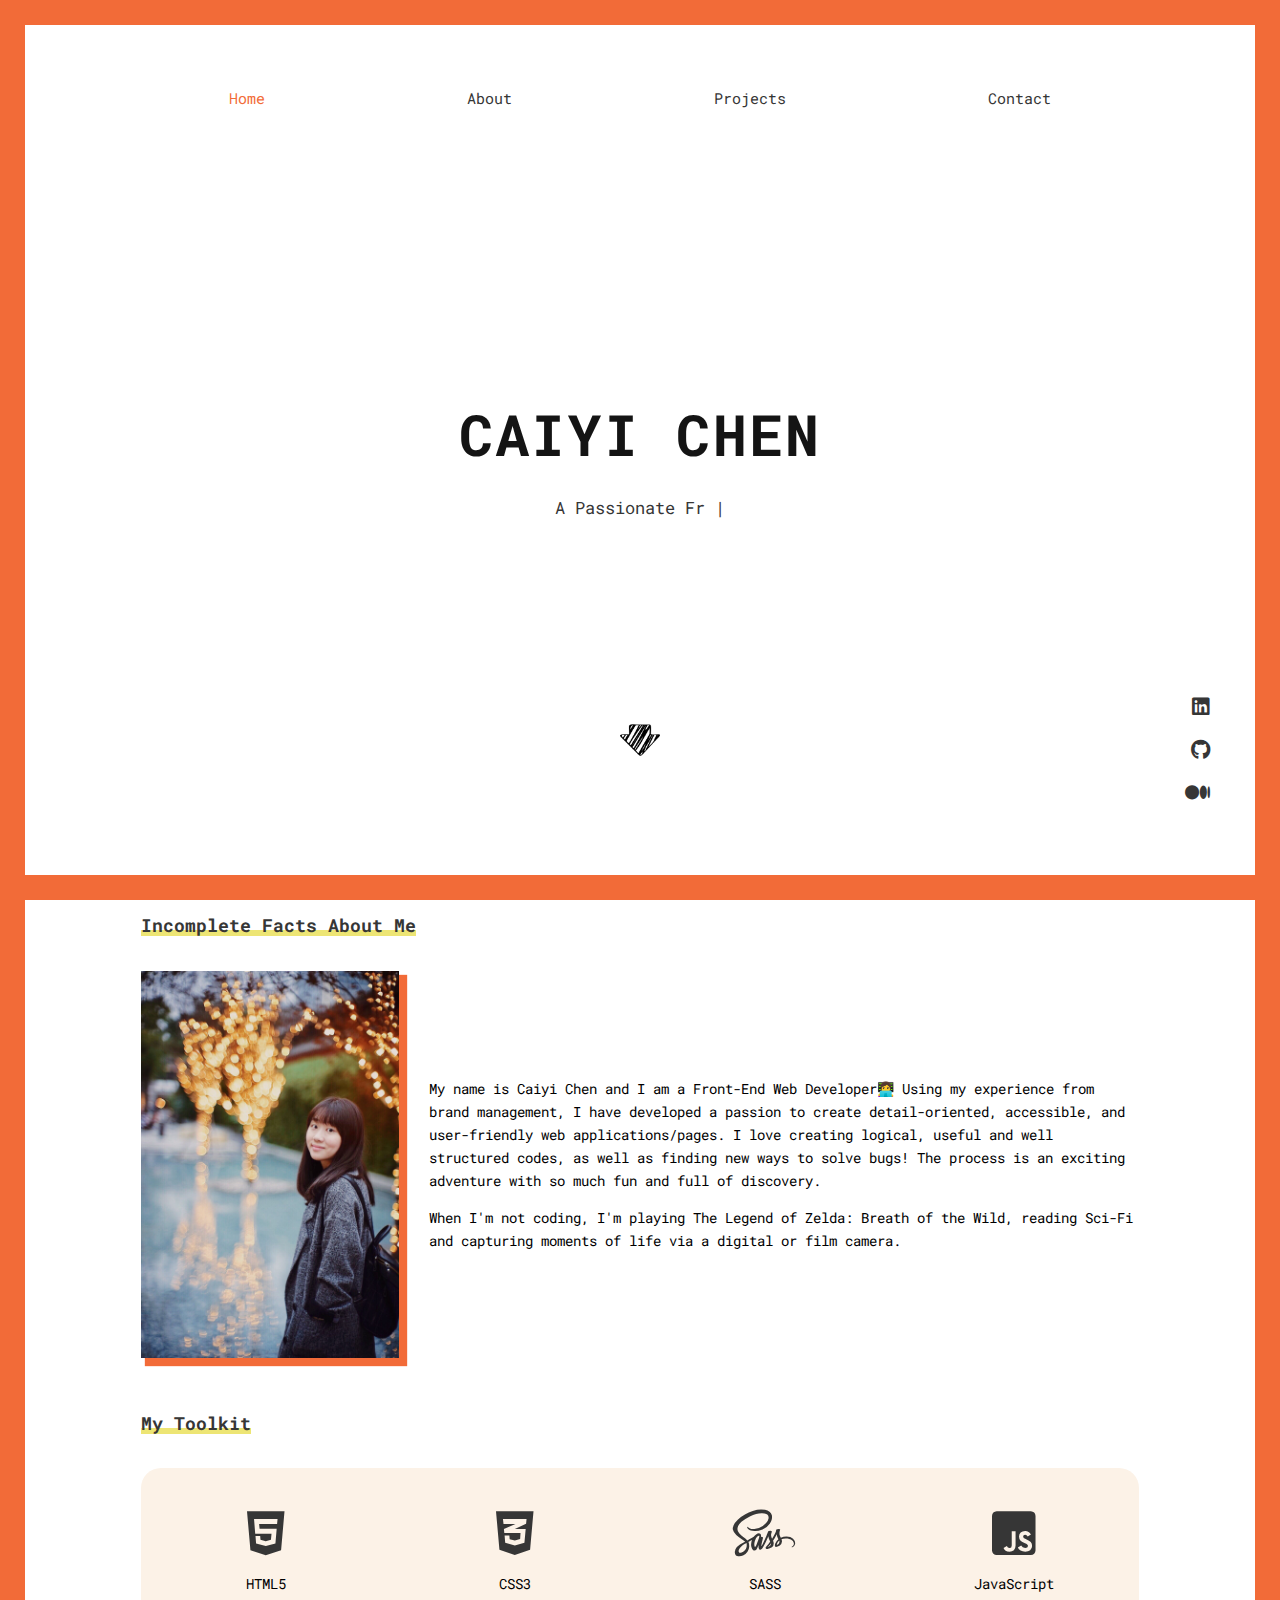
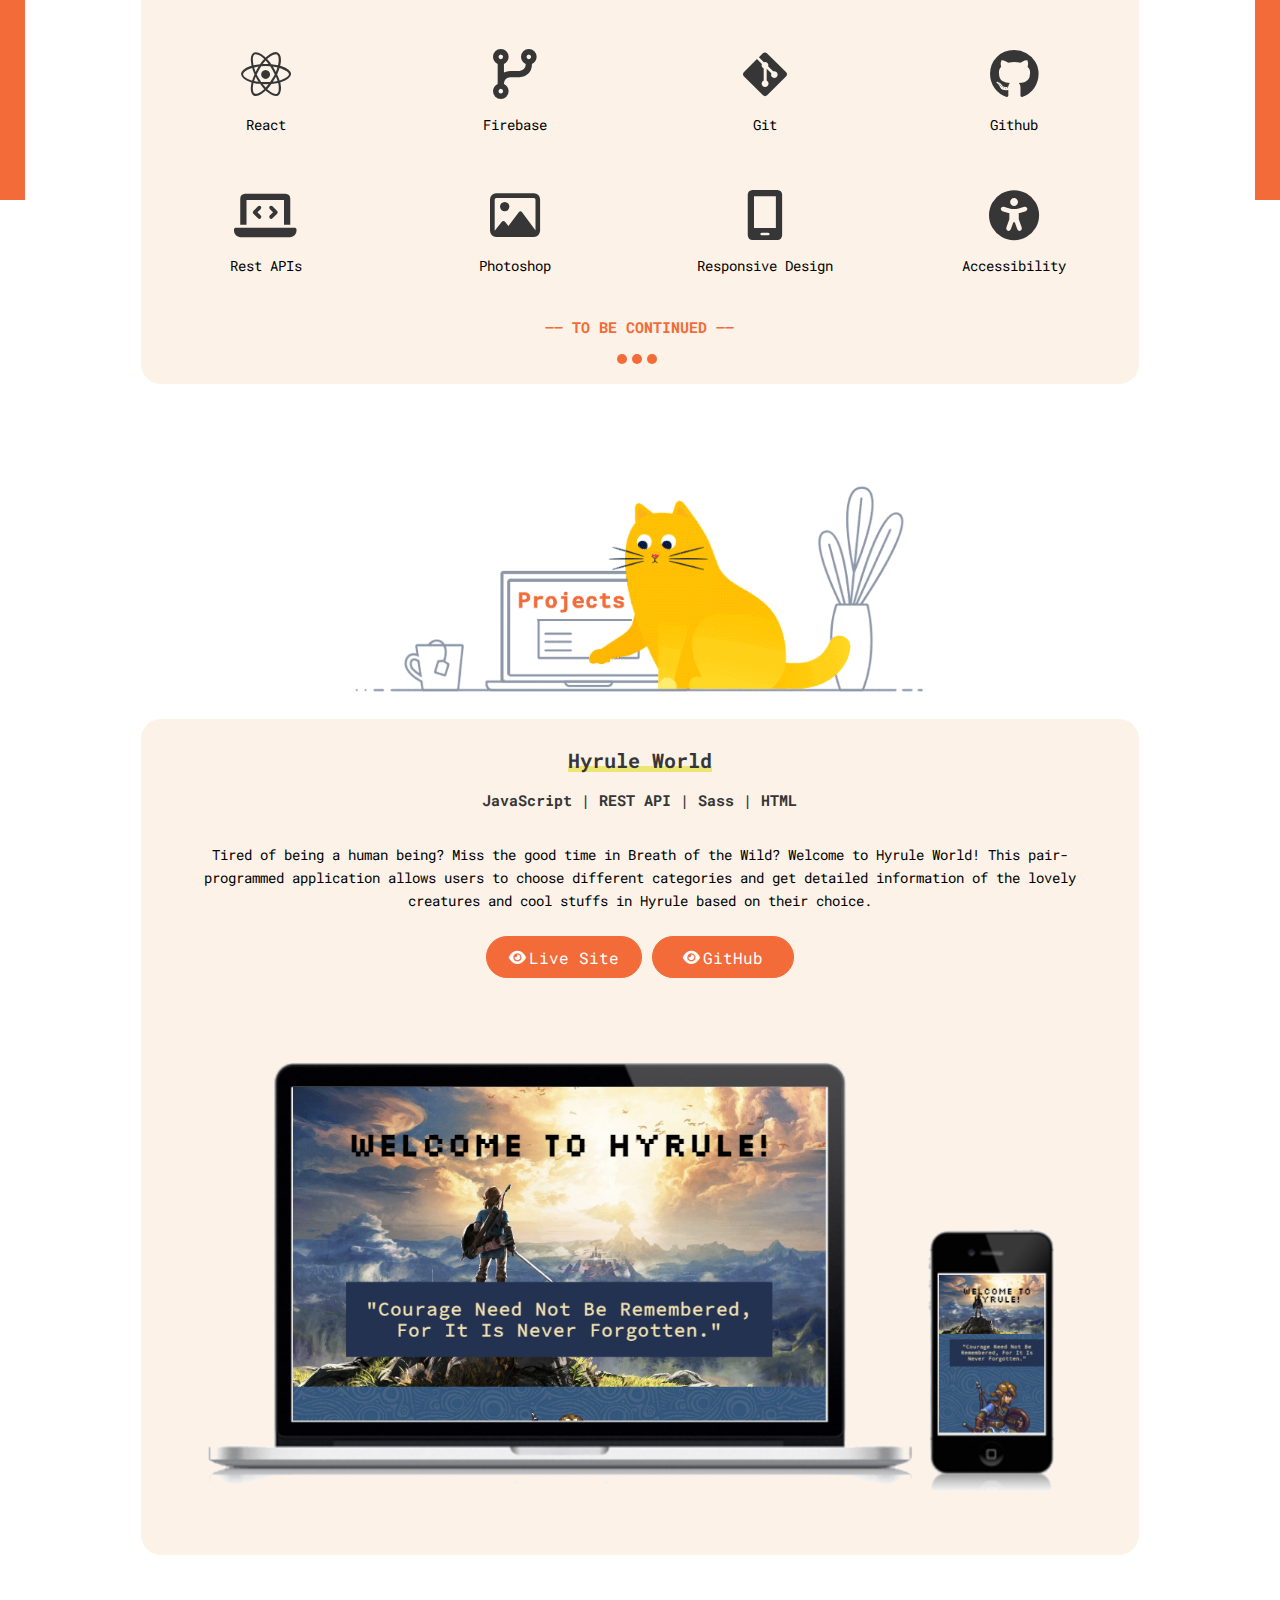
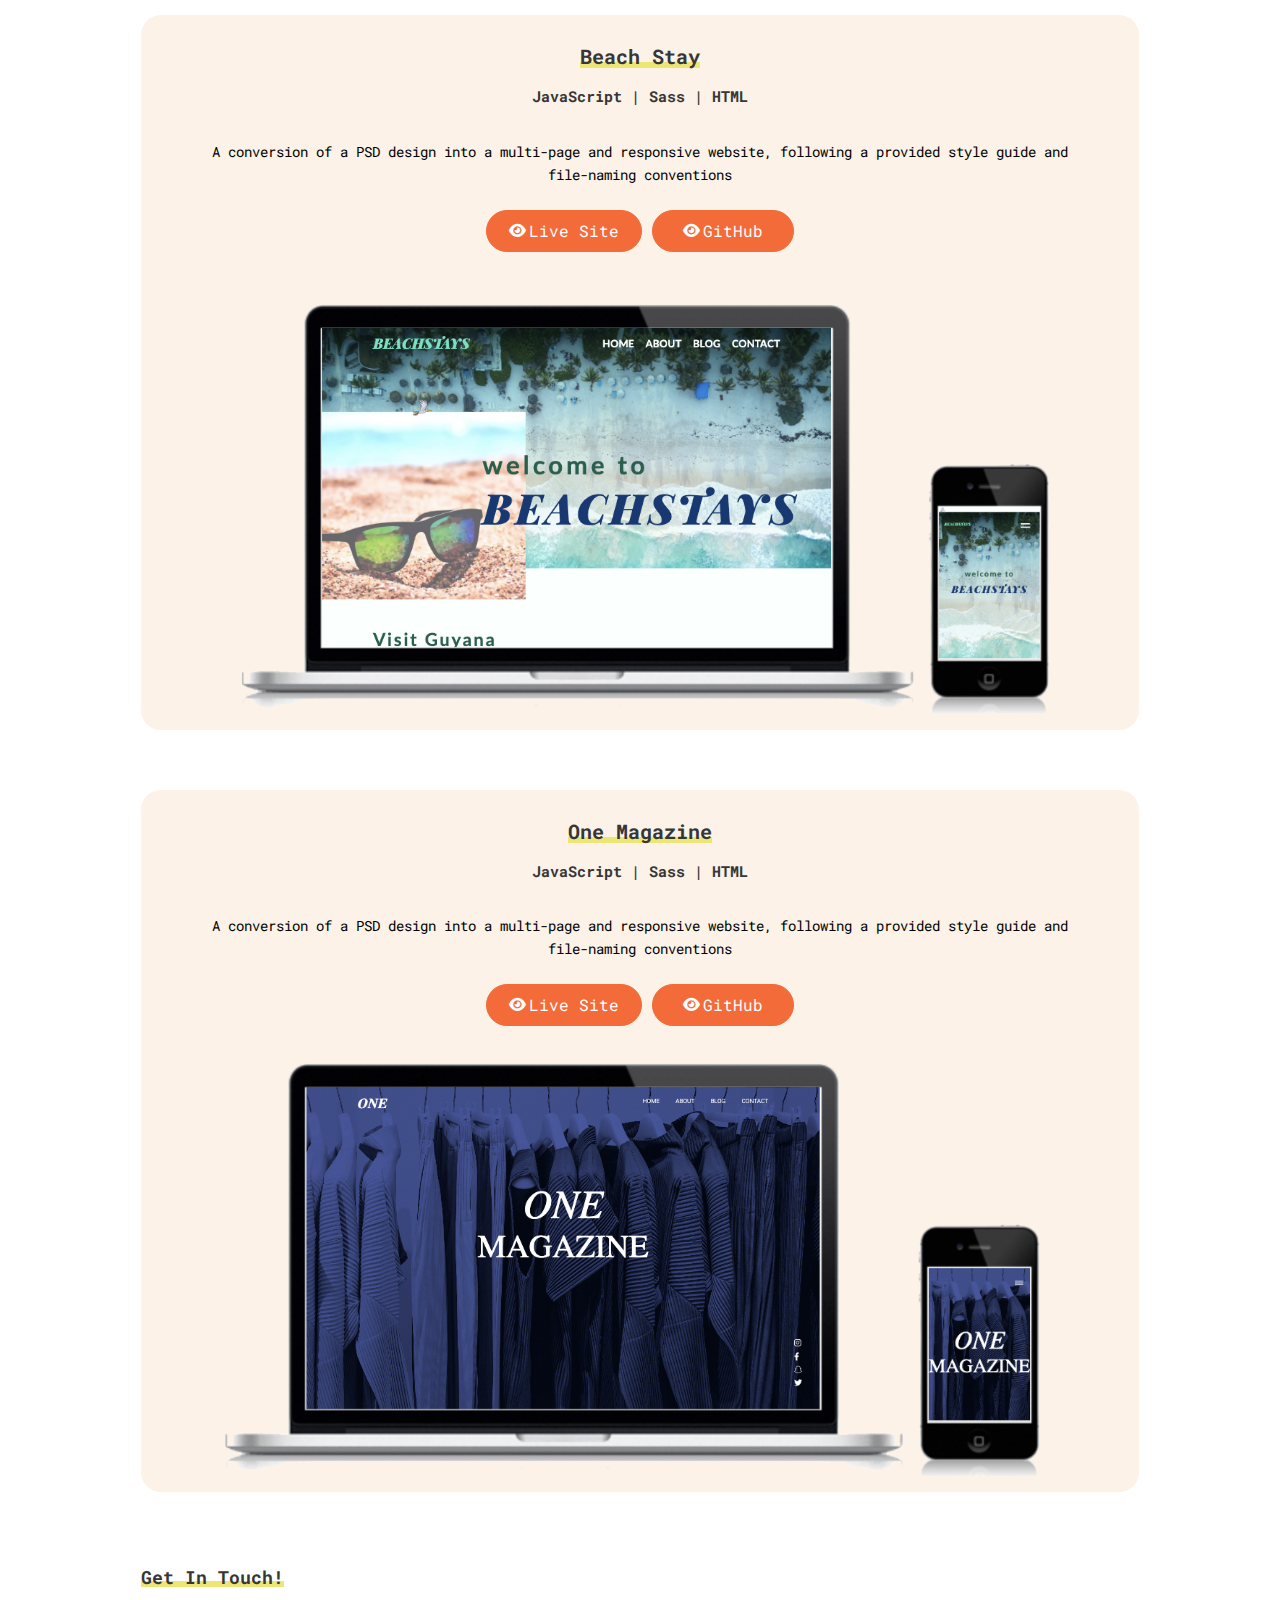
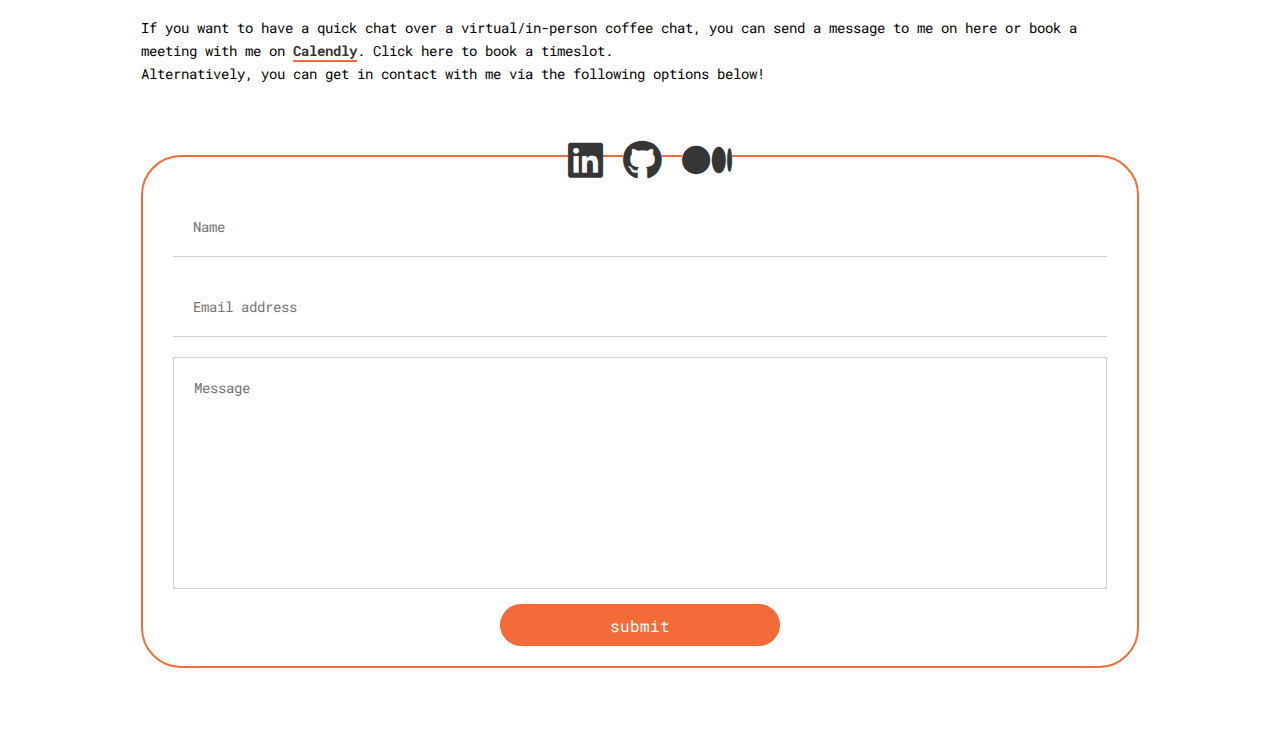
==== index.html @ 1463f88f "all files" ====
<!DOCTYPE html>
<html lang="en">

<head>
    <meta charset="UTF-8">
    <meta http-equiv="X-UA-Compatible" content="IE=edge">
    <meta name="viewport" content="width=device-width, initial-scale=1.0">
    <title>Caiyi Chen</title>
    <link rel="stylesheet" href="./styles/style.css">
    <link rel="stylesheet" href="./fontawesome/css/all.css">
</head>

<body>
    <section class="home">
        <header>
            <nav class="topMenu">
                <ul class="topMenuContainer">
                    <li><a href="#" class="homeOption">Home</a></li>
                    <li><a href="#about" class="aboutOption">About</a></li>
                    <li><a href="#projects" class="projectOption">Projects</a></li>
                    <li><a href="./contact.html" class="contactOption">Contact</a></li>
                </ul>
            </nav><!-- nav end -->
        </header><!-- header end -->


        <div class="mobileHeader">
            <button class="hamburger" id="hamburger">
                <i class="fa-solid fa-bars"></i>
            </button> <!-- hamburger end -->
            <nav class="mobileTopMenu">
                <ul class="mobileTopMenuContainer">
                </ul>
            </nav><!-- nav end -->
        </div><!-- mobileHeader end -->


        <div class="title">
            <h1 data-text="Caiyi Chen" class="homeTitle">Caiyi Chen</h1>
            <div class="homePageSubtitle">
                <span class="word"></span>
                <span class="sr-only">
                    A Passionate Front-End Developer.An Aspiring Full-Stack Developer.
                </span>
                <span class="line">|</span>
            </div>
        </div><!-- title end -->


        <div class="arrow">
            <a href="#about" class="anchor">
                <div class="arrowContainer">
                    <span class="sr-only">Go to About Information</span>
                    <img src="./assets/arrow.png" alt="a downward arrow">
                </div>
            </a>
        </div><!-- arrow end -->

        <div class="iconContent">
            <div class="contactIconContainer">
                <div class="icon linkedIn">
                    <a href="https://www.linkedin.com/in/caiyi-chen-b21898244/">
                        <i class="fa-brands fa-linkedin"></i>
                    </a>
                    <span class="sr-only">
                        <a href="https://www.linkedin.com/in/caiyi-chen-b21898244/">LinkedIn Page</a>
                    </span>
                </div>
                <div class="icon gitHub">
                    <a href="https://github.com/Sputnikccy">
                        <i class="fa-brands fa-github"></i>
                    </a>
                    <span class="sr-only">
                        <a href="https://github.com/Sputnikccy">GitHub Page</a>
                    </span>
                </div>
                <div class="icon medium">
                    <a href="https://medium.com/@plutoccy">
                        <i class="fa-brands fa-medium"></i>
                    </a>
                    <span class="sr-only">
                        <a href="https://medium.com/@plutoccy">Medium Page</a>
                    </span>
                </div>

            </div>
        </div> <!-- iconContent end -->

    </section> <!-- home end -->

    <section id="about" class="wrapper">
        <div class="aboutInfo">
            <h2 id="aboutMe">Incomplete Facts About Me</h2>
            <div class="aboutIntro">
                <div class="aboutImg">
                    <img src="./assets/aboutPic" alt="a picture of Caiyi">
                </div>
                <div class="aboutText">
                    <p>
                        My name is Caiyi Chen and I am a Front-End Web Developer👩‍💻 Using my experience from brand
                        management, I have developed a passion to create detail-oriented, accessible, and user-friendly
                        web
                        applications/pages.
                        I love creating logical, useful and well structured codes, as well as finding new ways to solve
                        bugs! The process is an exciting adventure with so much fun and full of discovery. </p>
                    <p>
                        When I'm not coding, I'm playing The Legend of Zelda: Breath of the Wild, reading Sci-Fi and
                        capturing moments of life via a digital or film camera.
                    </p>
                </div><!-- aboutText end -->
            </div><!-- aboutIntro end -->
        </div><!-- aboutInfo end -->
        <div class="tool">
            <h2>My Toolkit</h2>
            <ul>
                <li>
                    <i class="fa-brands fa-html5"></i>
                    <p>HTML5</p>
                </li>
                <li>
                    <i class="fa-brands fa-css3-alt"></i>
                    <p>CSS3</p>
                </li>
                <li>
                    <i class="fa-brands fa-sass"></i>
                    <p>SASS</p>
                </li>
                <li>
                    <i class="fa-brands fa-square-js"></i>
                    <p>JavaScript</p>
                </li>
                <li>
                    <i class="fa-brands fa-react"></i>
                    <p>React</p>
                </li>
                <li>
                    <i class="fa-solid fa-code-branch"></i>
                    <p>Firebase</p>
                </li>
                <li>
                    <i class="fa-brands fa-git-alt"></i>
                    <p>Git</p>
                </li>
                <li>
                    <i class="fa-brands fa-github"></i>
                    <p>Github</p>
                </li>
                <li>
                    <i class="fa-solid fa-laptop-code"></i>
                    <p>Rest APIs</p>
                </li>
                <li>
                    <i class="fa-regular fa-image"></i>
                    <p>Photoshop</p>
                </li>
                <li>
                    <i class=" fa-solid fa-mobile-screen"></i>
                    <p>Responsive Design<span>
                </li>
                <li>
                    <i class="fa-solid fa-universal-access"></i>
                    <p>Accessibility</p>
                </li>
                <li class="endOfToolKit">
                    <p>
                        <span>—— t</span><span>o</span>
                        <span>b</span><span>e</span>
                        <span>c</span><span>o</span><span>n</span><span>t</span><span>i</span><span>n</span><span>u</span><span>e</span><span>d
                            ——</span>
                        <!-- <span>·</span><span>·</span><span>·</span> -->
                    </p>

                    <div class="loader">
                        <div class="circle"></div>
                        <div class="circle"></div>
                        <div class="circle"></div>
                    </div>

                </li>
            </ul>

        </div>
    </section><!-- about end -->

    <section class="projects" id="projects">
        <div class="gifContainer">
            <img src="./assets/coding kitty3.gif" alt="a kitty is coding">
        </div>
        <div class="projectsContainer wrapper">
            <div class="projectOne project">
                <div class="projectOneText projectText">
                    <h3>Hyrule World</h3>
                    <h4>JavaScript | REST API | Sass | HTML</h4>
                    <p>Tired of being a human being? Miss the good time in Breath of the Wild? Welcome to Hyrule World!
                        This pair-programmed application allows users to choose different categories and get detailed
                        information of the lovely creatures and cool stuffs in Hyrule based on their choice. </p>

                    <div class="projectLink">
                        <a href="https://zelda-app.netlify.app/" class="button">
                            <i class="fa-solid fa-eye"></i>
                            <span>Live Site</span>
                        </a>
                        <a href="https://github.com/hyruleWorld/zeldaApp" class="button">
                            <i class="fa-solid fa-eye"></i>
                            <span>GitHub</span>
                        </a>
                    </div>

                </div>
                <div class="projectOneImg projectImag">
                    <img src="./assets/zelda2.png" alt="Desktop and mobile preview of Hyrule World">
                </div>
            </div> <!-- projectOne end -->
            <div class="projectTwo project">
                <div class="projectTwoText projectText">
                    <h3>Beach Stay</h3>
                    <h4>JavaScript | Sass | HTML</h4>
                    <p>A conversion of a PSD design into a multi-page and responsive website, following a provided style
                        guide and file-naming conventions </p>

                    <div class="projectLink">
                        <a href="https://zelda-app.netlify.app/" class="button">
                            <i class="fa-solid fa-eye"></i>
                            <span>Live Site</span>
                        </a>
                        <a href="https://github.com/hyruleWorld/zeldaApp" class="button">
                            <i class="fa-solid fa-eye"></i>
                            <span>GitHub</span>
                        </a>
                    </div>

                </div>
                <div class="projectTwoImg projectImag">
                    <img src="./assets/beach.png" alt="Desktop and mobile preview of Beach Stay">
                </div>

            </div> <!-- projectTwo end -->
            <div class="projectThree project">
                <div class="projectThreeText projectText">
                    <h3>One Magazine</h3>
                    <h4>JavaScript | Sass | HTML</h4>
                    <p>A conversion of a PSD design into a multi-page and responsive website, following a provided style
                        guide and file-naming conventions </p>

                    <div class="projectLink">
                        <a href="https://zelda-app.netlify.app/" class="button">
                            <i class="fa-solid fa-eye"></i>
                            <span>Live Site</span>
                        </a>
                        <a href="https://github.com/hyruleWorld/zeldaApp" class="button">
                            <i class="fa-solid fa-eye"></i>
                            <span>GitHub</span>
                        </a>
                    </div>

                </div>
                <div class="projectThreeImg projectImag">
                    <img src="./assets/oneMagazine.png" alt="Desktop and mobile preview of One Magazine">
                </div>

            </div> <!-- projectThree end -->

        </div><!-- projectsContainer end -->
    </section><!-- projects end -->

    <section class="contact" id="contactContent">
        <div id="contactContent" class="wrapper">
            <div id="contactInfoTitle">
                <h2>Get In Touch!</h2>
            </div> <!-- contactInfoTitle end -->
            <div class="contactIntro">
                <p>
                    If you want to have a quick chat over a virtual/in-person coffee chat, you can send a message to me
                    on here or book a meeting with me on
                    <a href="#" class="calendly">Calendly</a>. Click here to book a
                    timeslot. </br>
                    Alternatively, you can get in contact with me via the following options below!
                </p>
            </div> <!-- contactIntro end -->
            <div class="contactInfo">
                <div class="contactIconContainer">
                    <div class="icon linkedIn">
                        <a href="https://www.linkedin.com/in/caiyi-chen-b21898244/">
                            <i class="fa-brands fa-linkedin"></i>
                        </a>
                        <span class="sr-only">
                            <a href="https://www.linkedin.com/in/caiyi-chen-b21898244/">LinkedIn Page</a>
                        </span>
                    </div>
                    <div class="icon gitHub">
                        <a href="https://github.com/Sputnikccy">
                            <i class="fa-brands fa-github"></i>
                        </a>
                        <span class="sr-only">
                            <a href="https://github.com/Sputnikccy">GitHub Page</a>
                        </span>
                    </div>
                    <div class="icon medium">
                        <a href="https://medium.com/@plutoccy">
                            <i class="fa-brands fa-medium"></i>
                        </a>
                        <span class="sr-only">
                            <a href="https://medium.com/@plutoccy">Medium Page</a>
                        </span>
                    </div>

                </div>
                <div class="contactForm">
                    <div class="formContainer">
                        <form action="https://formsubmit.co/aeee86ef33924e734348b1135651ef94" method="POST">
                            <label for="name" class="sr-only">Name</label>
                            <input type="text" id="name" placeholder="Name">
                            <label for="emailAddress" class="sr-only">Email Address</label>
                            <input type="email" id="emailAddress" placeholder="Email address">
                            <label for="message"></label>
                            <textarea name="message" id="message" rows="10" cols="30" placeholder="Message"></textarea>
                            <button type="submit" class="button" id="userSubmit">submit</button>
                        </form>
                    </div><!-- formContainer end -->
                </div><!-- contactForm end -->
            </div> <!-- contactInfo end -->
        </div><!-- contactContent end -->

    </section>





    <div class="lineContainer">
        <div class="line top"></div>
        <div class="line bottom"></div>
        <div class="line left"></div>
        <div class="line right"></div>
    </div><!-- lineContainer end -->




    <script src="./scripts/homeHeader.js"></script>
    <script src="./scripts/aboutAnimation.js"></script>
    <script src="./scripts/topMenuColorChange.js"></script>
    <script src="./scripts/hamburgerMenu.js"></script>
</body>

</html>
---- styles/style.css ----
html {
  line-height: 1.15;
  -ms-text-size-adjust: 100%;
  -webkit-text-size-adjust: 100%;
}

body {
  margin: 0;
}

article,
aside,
footer,
header,
nav,
section {
  display: block;
}

h1 {
  font-size: 2em;
  margin: 0.67em 0;
}

figcaption,
figure,
main {
  display: block;
}

figure {
  margin: 1em 40px;
}

hr {
  -webkit-box-sizing: content-box;
          box-sizing: content-box;
  height: 0;
  overflow: visible;
}

pre {
  font-family: monospace, monospace;
  font-size: 1em;
}

a {
  background-color: transparent;
  -webkit-text-decoration-skip: objects;
}

abbr[title] {
  border-bottom: none;
  text-decoration: underline;
  -webkit-text-decoration: underline dotted;
          text-decoration: underline dotted;
}

b,
strong {
  font-weight: inherit;
}

b,
strong {
  font-weight: bolder;
}

a {
  text-decoration: none;
}

code,
kbd,
samp {
  font-family: monospace, monospace;
  font-size: 1em;
}

dfn {
  font-style: italic;
}

mark {
  background-color: #ff0;
  color: #000;
}

small {
  font-size: 80%;
}

sub,
sup {
  font-size: 75%;
  line-height: 0;
  position: relative;
  vertical-align: baseline;
}

sub {
  bottom: -0.25em;
}

sup {
  top: -0.5em;
}

audio,
video {
  display: inline-block;
}

audio:not([controls]) {
  display: none;
  height: 0;
}

img {
  border-style: none;
  max-width: 100%;
  height: auto;
  display: block;
}

ul {
  list-style: none;
  padding: 0;
  margin: 0;
}

svg:not(:root) {
  overflow: hidden;
}

button,
input,
optgroup,
select,
textarea {
  font-family: sans-serif;
  font-size: 100%;
  line-height: 1.15;
  margin: 0;
}

button,
input {
  overflow: visible;
  border: 0;
  outline: none;
}

button {
  cursor: pointer;
}

button,
select {
  text-transform: none;
}

button,
html [type=button],
[type=reset],
[type=submit] {
  -webkit-appearance: button;
}

button::-moz-focus-inner,
[type=button]::-moz-focus-inner,
[type=reset]::-moz-focus-inner,
[type=submit]::-moz-focus-inner {
  border-style: none;
  padding: 0;
}

button:-moz-focusring,
[type=button]:-moz-focusring,
[type=reset]:-moz-focusring,
[type=submit]:-moz-focusring {
  outline: 1px dotted ButtonText;
}

fieldset {
  padding: 0.35em 0.75em 0.625em;
}

legend {
  -webkit-box-sizing: border-box;
          box-sizing: border-box;
  color: inherit;
  display: table;
  max-width: 100%;
  padding: 0;
  white-space: normal;
}

progress {
  display: inline-block;
  vertical-align: baseline;
}

textarea {
  overflow: auto;
}

[type=checkbox],
[type=radio] {
  -webkit-box-sizing: border-box;
          box-sizing: border-box;
  padding: 0;
}

[type=number]::-webkit-inner-spin-button,
[type=number]::-webkit-outer-spin-button {
  height: auto;
}

[type=search] {
  -webkit-appearance: textfield;
  outline-offset: -2px;
}

[type=search]::-webkit-search-cancel-button,
[type=search]::-webkit-search-decoration {
  -webkit-appearance: none;
}

::-webkit-file-upload-button {
  -webkit-appearance: button;
  font: inherit;
}

details,
menu {
  display: block;
}

summary {
  display: list-item;
}

canvas {
  display: inline-block;
}

template {
  display: none;
}

[hidden] {
  display: none;
}

* {
  -webkit-box-sizing: border-box;
  box-sizing: border-box;
}

.sr-only {
  position: absolute;
  width: 1px;
  height: 1px;
  margin: -1px;
  border: 0;
  padding: 0;
  white-space: nowrap;
  -webkit-clip-path: inset(100%);
          clip-path: inset(100%);
  clip: rect(0 0 0 0);
  overflow: hidden;
}

html {
  font-size: 62.5%;
  scroll-behavior: smooth;
}

@font-face {
  font-family: "Robot Mono Regular";
  src: url(../fonts/Roboto_Mono/static/RobotoMono-Regular.ttf);
  font-weight: 400;
}
@font-face {
  font-family: "Robot Mono Bold";
  src: url(../fonts/Roboto_Mono/static/RobotoMono-Bold.ttf);
}
.wrapper {
  max-width: 1260px;
  width: 78%;
  margin: 0 auto;
}

ul,
li,
a,
input {
  padding: 0;
  margin: 0;
}

p {
  font-size: 1.4rem;
  line-height: 2.3rem;
  padding: 0;
  font-family: "Robot Mono Regular";
}

h2, h3, h4 {
  font-family: "Robot Mono Bold";
  color: #363636;
  padding: 0;
}

h2 {
  font-size: 1.8rem;
}

h3 {
  font-size: 2rem;
}

h4 {
  font-size: 1.5rem;
}

a {
  text-decoration: none;
  cursor: pointer;
  -webkit-transition: 0.5s;
  transition: 0.5s;
  color: #363636;
}
a:hover {
  color: #f26b38;
}
a:focus {
  color: #f26b38;
}

.button {
  padding: 0 3rem;
  margin-top: 1rem;
  -webkit-transition: 0.3s;
  transition: 0.3s;
  cursor: pointer;
  vertical-align: middle;
  height: 4.2rem;
  line-height: 4rem;
  text-align: center;
  color: #fff;
  background: #f26b38;
  border: 0.1rem solid #f26b38;
  font: 1.6rem "Robot Mono Regular";
}
.button:hover, .button:focus {
  color: #363636;
  background-color: #ede574;
  color: #f26b38;
  border: 0;
}

header {
  position: fixed;
  left: 0;
  width: 100%;
  z-index: 100;
  height: 20vh;
  background-color: white;
}
header .topMenuContainer {
  padding-top: 9rem;
  margin-left: 10%;
  margin-right: 10%;
  display: -webkit-box;
  display: -ms-flexbox;
  display: flex;
  -ms-flex-pack: distribute;
      justify-content: space-around;
}
header .topMenuContainer a {
  font-family: "Robot Mono Regular";
  font-size: 1.5rem;
}
header .topMenuContainer .color {
  color: #f26b38;
}

.mobileHeader {
  position: relative;
  left: 10%;
  top: 8%;
  width: 70%;
}
.mobileHeader .hamburger {
  background-color: transparent;
}
.mobileHeader .hamburger i {
  color: #363636;
  font-size: 3rem;
}

.title {
  vertical-align: middle;
  text-align: center;
  -webkit-transform: translate(-50%, -50%);
          transform: translate(-50%, -50%);
  position: absolute;
  top: 50%;
  left: 50%;
  overflow: hidden;
  text-align: center;
}
.title h1 {
  font-family: "Robot Mono Bold";
  font-size: 56.5px;
  line-height: 8.8rem;
  color: #141414;
  font-weight: 700;
  text-transform: uppercase;
  letter-spacing: 0.04em;
  margin: 1rem 0 0.5rem 0;
  word-break: break-word;
  word-wrap: break-word;
  position: relative;
}
.title h1::before {
  content: attr(data-text);
  position: absolute;
  left: -0.2rem;
  text-shadow: 0.2rem 0 #f26b38;
  width: 100%;
  clip: rect(0, 0, 0, 0);
  animation: glitch-2 2s infinite linear alternate-reverse;
}
.title h1::after {
  content: attr(data-text);
  position: absolute;
  left: 0.2rem;
  text-shadow: -0.2rem 0 #f26b38;
  width: 100%;
  clip: rect(0, 0, 0, 0);
  animation: glitch-1 2s infinite linear alternate-reverse;
}
@-webkit-keyframes glitch-1 {
  0% {
    clip: rect(30px, 920px, 51px, 0);
  }
  5% {
    clip: rect(83px, 920px, 102px, 0);
  }
  10% {
    clip: rect(89px, 920px, 105px, 0);
  }
  15% {
    clip: rect(95px, 920px, 11px, 0);
  }
  20% {
    clip: rect(105px, 920px, 56px, 0);
  }
  25% {
    clip: rect(42px, 920px, 19px, 0);
  }
  30% {
    clip: rect(58px, 920px, 97px, 0);
  }
  35% {
    clip: rect(9px, 920px, 17px, 0);
  }
  40% {
    clip: rect(103px, 920px, 53px, 0);
  }
  45% {
    clip: rect(92px, 920px, 6px, 0);
  }
  50% {
    clip: rect(77px, 920px, 46px, 0);
  }
  55% {
    clip: rect(8px, 920px, 87px, 0);
  }
  60% {
    clip: rect(12px, 920px, 15px, 0);
  }
  70% {
    clip: rect(28px, 920px, 106px, 0);
  }
  80% {
    clip: rect(98px, 920px, 63px, 0);
  }
  85% {
    clip: rect(11px, 920px, 44px, 0);
  }
  95% {
    clip: rect(23px, 920px, 84px, 0);
  }
  100% {
    clip: rect(66px, 920px, 91px, 0);
  }
}
@keyframes glitch-1 {
  0% {
    clip: rect(30px, 920px, 51px, 0);
  }
  5% {
    clip: rect(83px, 920px, 102px, 0);
  }
  10% {
    clip: rect(89px, 920px, 105px, 0);
  }
  15% {
    clip: rect(95px, 920px, 11px, 0);
  }
  20% {
    clip: rect(105px, 920px, 56px, 0);
  }
  25% {
    clip: rect(42px, 920px, 19px, 0);
  }
  30% {
    clip: rect(58px, 920px, 97px, 0);
  }
  35% {
    clip: rect(9px, 920px, 17px, 0);
  }
  40% {
    clip: rect(103px, 920px, 53px, 0);
  }
  45% {
    clip: rect(92px, 920px, 6px, 0);
  }
  50% {
    clip: rect(77px, 920px, 46px, 0);
  }
  55% {
    clip: rect(8px, 920px, 87px, 0);
  }
  60% {
    clip: rect(12px, 920px, 15px, 0);
  }
  70% {
    clip: rect(28px, 920px, 106px, 0);
  }
  80% {
    clip: rect(98px, 920px, 63px, 0);
  }
  85% {
    clip: rect(11px, 920px, 44px, 0);
  }
  95% {
    clip: rect(23px, 920px, 84px, 0);
  }
  100% {
    clip: rect(66px, 920px, 91px, 0);
  }
}
@-webkit-keyframes glitch-2 {
  0% {
    clip: rect(86px, 920px, 25px, 0);
  }
  5% {
    clip: rect(30px, 920px, 17px, 0);
  }
  10% {
    clip: rect(54px, 920px, 43px, 0);
  }
  15% {
    clip: rect(20px, 920px, 86px, 0);
  }
  25% {
    clip: rect(62px, 920px, 1px, 0);
  }
  30% {
    clip: rect(61px, 920px, 24px, 0);
  }
  35% {
    clip: rect(38px, 920px, 46px, 0);
  }
  40% {
    clip: rect(115px, 920px, 8px, 0);
  }
  45% {
    clip: rect(87px, 920px, 44px, 0);
  }
  50% {
    clip: rect(6px, 920px, 65px, 0);
  }
  55% {
    clip: rect(83px, 920px, 99px, 0);
  }
  65% {
    clip: rect(25px, 920px, 71px, 0);
  }
  70% {
    clip: rect(47px, 920px, 55px, 0);
  }
  75% {
    clip: rect(115px, 920px, 18px, 0);
  }
  80% {
    clip: rect(68px, 920px, 46px, 0);
  }
  90% {
    clip: rect(47px, 920px, 31px, 0);
  }
  95% {
    clip: rect(47px, 920px, 84px, 0);
  }
  100% {
    clip: rect(93px, 920px, 53px, 0);
  }
}
@keyframes glitch-2 {
  0% {
    clip: rect(86px, 920px, 25px, 0);
  }
  5% {
    clip: rect(30px, 920px, 17px, 0);
  }
  10% {
    clip: rect(54px, 920px, 43px, 0);
  }
  15% {
    clip: rect(20px, 920px, 86px, 0);
  }
  25% {
    clip: rect(62px, 920px, 1px, 0);
  }
  30% {
    clip: rect(61px, 920px, 24px, 0);
  }
  35% {
    clip: rect(38px, 920px, 46px, 0);
  }
  40% {
    clip: rect(115px, 920px, 8px, 0);
  }
  45% {
    clip: rect(87px, 920px, 44px, 0);
  }
  50% {
    clip: rect(6px, 920px, 65px, 0);
  }
  55% {
    clip: rect(83px, 920px, 99px, 0);
  }
  65% {
    clip: rect(25px, 920px, 71px, 0);
  }
  70% {
    clip: rect(47px, 920px, 55px, 0);
  }
  75% {
    clip: rect(115px, 920px, 18px, 0);
  }
  80% {
    clip: rect(68px, 920px, 46px, 0);
  }
  90% {
    clip: rect(47px, 920px, 31px, 0);
  }
  95% {
    clip: rect(47px, 920px, 84px, 0);
  }
  100% {
    clip: rect(93px, 920px, 53px, 0);
  }
}
.title .homePageSubtitle,
.title .contactPageSubtitle {
  color: #363636;
  font: 1.7rem "Robot Mono Regular";
  margin-top: 5%;
}
.title .homePageSubtitle .line,
.title .contactPageSubtitle .line {
  -webkit-animation: line 0.3s linear infinite;
          animation: line 0.3s linear infinite;
}
@-webkit-keyframes line {
  from {
    opacity: 0;
  }
  to {
    opacity: 1;
  }
}
@keyframes line {
  from {
    opacity: 0;
  }
  to {
    opacity: 1;
  }
}

.arrow {
  display: -webkit-box;
  display: -ms-flexbox;
  display: flex;
  -webkit-box-pack: center;
      -ms-flex-pack: center;
          justify-content: center;
  width: 100%;
  position: absolute;
  top: 80%;
}
.arrow .arrowContainer {
  width: 4rem;
  height: 4rem;
  -webkit-animation: arrow linear 4s infinite;
          animation: arrow linear 4s infinite;
}
@-webkit-keyframes arrow {
  0% {
    -webkit-transform: translateY(0%);
            transform: translateY(0%);
  }
  50% {
    -webkit-transform: translateY(2.5rem);
            transform: translateY(2.5rem);
  }
  100% {
    -webkit-transform: translateY(0rem);
            transform: translateY(0rem);
  }
}
@keyframes arrow {
  0% {
    -webkit-transform: translateY(0%);
            transform: translateY(0%);
  }
  50% {
    -webkit-transform: translateY(2.5rem);
            transform: translateY(2.5rem);
  }
  100% {
    -webkit-transform: translateY(0rem);
            transform: translateY(0rem);
  }
}
.arrow .arrowContainer img {
  height: 100%;
  width: 100%;
}

.lineContainer {
  margin: 0 3rem;
  overflow: hidden;
  background: #ffffff;
}
.lineContainer .line {
  content: "";
  position: fixed;
  background: #f26b38;
  z-index: 105;
}
.lineContainer .top {
  left: 0;
  top: 0;
  width: 100%;
  height: 2.5rem;
}
.lineContainer .bottom {
  left: 0;
  top: auto;
  bottom: 0;
  width: 100%;
  height: 2.5rem;
}
.lineContainer .left {
  left: 0;
  top: 0;
  width: 2.5rem;
  height: 200%;
}
.lineContainer .right {
  left: auto;
  right: 0;
  top: 0;
  width: 2.5rem;
  height: 200%;
}

.iconContent {
  padding: 1.5rem 7rem 4rem 6rem;
  position: absolute;
  bottom: 5%;
  right: 0;
}
.iconContent .contactIconContainer {
  text-align: right;
}
.iconContent .contactIconContainer .icon {
  vertical-align: middle;
  padding: 1rem 0;
  color: #363636;
  font-size: 2rem;
}
.iconContent .contactIconContainer .icon:hover, .iconContent .contactIconContainer .icon:focus {
  -webkit-animation: icon 1s linear infinite;
          animation: icon 1s linear infinite;
}
@-webkit-keyframes icon {
  0% {
    opacity: 0.8;
    -webkit-transform: translate(0, 0);
            transform: translate(0, 0);
  }
  50% {
    opacity: 1;
    -webkit-transform: translate(0, 3px);
            transform: translate(0, 3px);
  }
  100% {
    opacity: 0.8;
    -webkit-transform: translate(0, 0);
            transform: translate(0, 0);
  }
}
@keyframes icon {
  0% {
    opacity: 0.8;
    -webkit-transform: translate(0, 0);
            transform: translate(0, 0);
  }
  50% {
    opacity: 1;
    -webkit-transform: translate(0, 3px);
            transform: translate(0, 3px);
  }
  100% {
    opacity: 0.8;
    -webkit-transform: translate(0, 0);
            transform: translate(0, 0);
  }
}

.contactMainPage {
  height: 100vh;
  margin-bottom: 10%;
}
.contactMainPage header .topMenuContainer .first {
  color: #363636;
}
.contactMainPage header .topMenuContainer .forth {
  color: #f26b38;
}

#contactContent {
  display: -webkit-box;
  display: -ms-flexbox;
  display: flex;
  -webkit-box-orient: vertical;
  -webkit-box-direction: normal;
      -ms-flex-direction: column;
          flex-direction: column;
  scroll-margin-top: 24vh;
}
#contactContent #contactInfoTitle h2 {
  -webkit-box-shadow: inset 0 -0.6rem 0px #ede574;
          box-shadow: inset 0 -0.6rem 0px #ede574;
  display: inline-block;
}
#contactContent .contactIntro .calendly {
  border-bottom: 2px solid #f26b38;
  font: 1.4rem "Robot Mono Bold";
}
#contactContent .contactInfo {
  margin-top: 4%;
  display: -webkit-box;
  display: -ms-flexbox;
  display: flex;
  -webkit-box-orient: vertical;
  -webkit-box-direction: normal;
      -ms-flex-direction: column;
          flex-direction: column;
  bottom: 2.5rem;
  -webkit-transition: 0.3s ease;
  transition: 0.3s ease;
}
#contactContent .contactInfo:hover, #contactContent .contactInfo:focus {
  -webkit-transform: scale(0.98);
          transform: scale(0.98);
}
#contactContent .contactInfo .contactIconContainer {
  display: -webkit-box;
  display: -ms-flexbox;
  display: flex;
  -webkit-box-pack: center;
      -ms-flex-pack: center;
          justify-content: center;
}
#contactContent .contactInfo .icon {
  display: inline-block;
  vertical-align: middle;
  margin-left: 2rem;
  color: #363636;
  font-size: 4rem;
  background-color: white;
  z-index: 30;
}
#contactContent .contactInfo .icon:hover, #contactContent .contactInfo .icon:focus {
  -webkit-animation: icon 1s linear infinite;
          animation: icon 1s linear infinite;
}
@keyframes icon {
  0% {
    opacity: 0.8;
    -webkit-transform: translate(0, 0);
            transform: translate(0, 0);
  }
  50% {
    opacity: 1;
    -webkit-transform: translate(0, 3px);
            transform: translate(0, 3px);
  }
  100% {
    opacity: 0.8;
    -webkit-transform: translate(0, 0);
            transform: translate(0, 0);
  }
}
#contactContent .contactInfo .contactForm {
  width: 100%;
  border: 2px solid #f26b38;
  border-radius: 4rem;
  margin-bottom: 8%;
  margin-top: -3%;
}
#contactContent .contactInfo .contactForm .formContainer form {
  height: auto;
  padding: 3rem 3rem 2rem 3rem;
  display: -webkit-box;
  display: -ms-flexbox;
  display: flex;
  -webkit-box-orient: vertical;
  -webkit-box-direction: normal;
      -ms-flex-direction: column;
          flex-direction: column;
}
#contactContent .contactInfo .contactForm .formContainer form input,
#contactContent .contactInfo .contactForm .formContainer form textarea {
  font: 1.4rem "Robot Mono Regular";
  padding: 2rem;
  margin: 1rem 0;
}
#contactContent .contactInfo .contactForm .formContainer form input {
  border-bottom: 1.5px solid lightgrey;
}
#contactContent .contactInfo .contactForm .formContainer form textarea {
  resize: none;
  border: none;
  border: 1.5px solid lightgrey;
  outline: none;
}
#contactContent .contactInfo .contactForm .formContainer form .button {
  width: 30%;
  border-radius: 4rem;
  margin: 0.5rem auto 0 auto;
}

.home {
  height: 100vh;
}

#about {
  scroll-margin-top: 24vh;
  display: -webkit-box;
  display: -ms-flexbox;
  display: flex;
  -webkit-box-orient: vertical;
  -webkit-box-direction: normal;
      -ms-flex-direction: column;
          flex-direction: column;
}
#about h2 {
  -webkit-box-shadow: inset 0 -0.6rem 0px #ede574;
          box-shadow: inset 0 -0.6rem 0px #ede574;
  display: inline-block;
}
#about .aboutIntro {
  display: -webkit-box;
  display: -ms-flexbox;
  display: flex;
  -webkit-box-pack: justify;
      -ms-flex-pack: justify;
          justify-content: space-between;
  -webkit-box-align: center;
      -ms-flex-align: center;
          align-items: center;
  margin-top: 2rem;
}
#about .aboutIntro .aboutImg {
  margin-right: 3rem;
  height: 100%;
  -webkit-box-flex: 0.8;
      -ms-flex: 0.8;
          flex: 0.8;
  -o-object-fit: cover;
     object-fit: cover;
  -webkit-box-shadow: 0.6rem 0.6rem 0.1rem 0.2rem #f26b38;
          box-shadow: 0.6rem 0.6rem 0.1rem 0.2rem #f26b38;
}
#about .aboutIntro .aboutImg img {
  max-height: 100%;
}
#about .aboutIntro .leftAnimation {
  -webkit-animation: left 1.5s cubic-bezier(0.25, 0.46, 0.45, 0.94) both;
          animation: left 1.5s cubic-bezier(0.25, 0.46, 0.45, 0.94) both;
  -webkit-animation-iteration-count: 1;
          animation-iteration-count: 1;
}
@-webkit-keyframes left {
  0% {
    -webkit-transform: translateX(0);
            transform: translateX(0);
    transform: translateX(0);
    opacity: 0;
  }
  100% {
    -webkit-transform: translateX(10rem);
            transform: translateX(10rem);
    transform: translateX(10rem);
    opacity: 1;
  }
}
@keyframes left {
  0% {
    -webkit-transform: translateX(0);
            transform: translateX(0);
    transform: translateX(0);
    opacity: 0;
  }
  100% {
    -webkit-transform: translateX(10rem);
            transform: translateX(10rem);
    transform: translateX(10rem);
    opacity: 1;
  }
}
@keyframes left {
  0% {
    -webkit-transform: translateX(-10rem);
            transform: translateX(-10rem);
    transform: translateX(-10rem);
    opacity: 0;
  }
  100% {
    -webkit-transform: translateX(0);
            transform: translateX(0);
    transform: translateX(0);
    opacity: 1;
  }
}
#about .aboutIntro .aboutText {
  -webkit-box-flex: 2.2;
      -ms-flex: 2.2;
          flex: 2.2;
}
#about .aboutIntro .rightAnimation {
  -webkit-animation: right 1.5s cubic-bezier(0.25, 0.46, 0.45, 0.94) both;
          animation: right 1.5s cubic-bezier(0.25, 0.46, 0.45, 0.94) both;
  -webkit-animation-iteration-count: 1;
          animation-iteration-count: 1;
}
@-webkit-keyframes right {
  0% {
    -webkit-transform: translateX(0);
            transform: translateX(0);
    transform: translateX(0);
    opacity: 0;
  }
  100% {
    -webkit-transform: translateX(-10rem);
            transform: translateX(-10rem);
    transform: translateX(-10rem);
    opacity: 1;
  }
}
@keyframes right {
  0% {
    -webkit-transform: translateX(0);
            transform: translateX(0);
    transform: translateX(0);
    opacity: 0;
  }
  100% {
    -webkit-transform: translateX(-10rem);
            transform: translateX(-10rem);
    transform: translateX(-10rem);
    opacity: 1;
  }
}
@keyframes right {
  0% {
    -webkit-transform: translateX(10rem);
            transform: translateX(10rem);
    transform: translateX(10rem);
    opacity: 0;
  }
  100% {
    -webkit-transform: translateX(0);
            transform: translateX(0);
    transform: translateX(0);
    opacity: 1;
  }
}
#about .tool {
  margin-top: 4rem;
}
#about .tool ul {
  display: -webkit-box;
  display: -ms-flexbox;
  display: flex;
  -ms-flex-wrap: wrap;
      flex-wrap: wrap;
  background-color: rgb(252, 242, 231);
  margin-top: 2rem;
  border: 0px solid rgb(252, 242, 231);
  border-radius: 2rem;
}
#about .tool ul li {
  margin-top: 4rem;
  text-align: center;
  width: 25%;
  -webkit-transition: 0.4s;
  transition: 0.4s;
}
#about .tool ul li:hover, #about .tool ul li:active {
  color: #f26b38;
}
#about .tool ul li:hover i, #about .tool ul li:active i {
  color: #f26b38;
}
#about .tool ul li i {
  font-size: 5rem;
  color: #363636;
}
#about .tool ul .endOfToolKit {
  text-align: center;
  margin: 1rem auto;
}
#about .tool ul .endOfToolKit p {
  text-transform: uppercase;
  color: #f26b38;
  font-family: "Robot Mono Bold";
  font-size: 1.5rem;
}
#about .tool ul .endOfToolKit .loader {
  display: -webkit-box;
  display: -ms-flexbox;
  display: flex;
  -webkit-box-align: center;
      -ms-flex-align: center;
          align-items: center;
  -webkit-box-pack: center;
      -ms-flex-pack: center;
          justify-content: center;
  margin-bottom: 1rem;
}
#about .tool ul .endOfToolKit .loader .circle {
  width: 1rem;
  height: 1rem;
  background: #f26b38;
  border-radius: 50%;
  margin-right: 0.5rem;
  -webkit-animation: jump 1.2s linear infinite;
          animation: jump 1.2s linear infinite;
}
#about .tool ul .endOfToolKit .loader .circle:nth-child(2) {
  -webkit-animation-delay: -1.1s;
          animation-delay: -1.1s;
}
#about .tool ul .endOfToolKit .loader .circle:nth-child(3) {
  -webkit-animation-delay: -0.9s;
          animation-delay: -0.9s;
}
@-webkit-keyframes jump {
  0%, 60%, 100% {
    -webkit-transform: initial;
            transform: initial;
  }
  35% {
    -webkit-transform: translateY(-0.7rem);
            transform: translateY(-0.7rem);
  }
}
@keyframes jump {
  0%, 60%, 100% {
    -webkit-transform: initial;
            transform: initial;
  }
  35% {
    -webkit-transform: translateY(-0.7rem);
            transform: translateY(-0.7rem);
  }
}

.projects {
  margin-top: 4rem;
  display: -webkit-box;
  display: -ms-flexbox;
  display: flex;
  -webkit-box-orient: vertical;
  -webkit-box-direction: normal;
      -ms-flex-direction: column;
          flex-direction: column;
  -webkit-box-align: center;
      -ms-flex-align: center;
          align-items: center;
}
.projects .gifContainer {
  text-align: center;
}
.projects .gifContainer img {
  max-width: 75%;
  -o-object-fit: cover;
     object-fit: cover;
  text-align: center;
  margin: 1rem auto;
}
.projects .projectsContainer .project {
  display: -webkit-box;
  display: -ms-flexbox;
  display: flex;
  -webkit-box-orient: vertical;
  -webkit-box-direction: normal;
      -ms-flex-direction: column;
          flex-direction: column;
  -webkit-box-pack: justify;
      -ms-flex-pack: justify;
          justify-content: space-between;
  -webkit-box-align: center;
      -ms-flex-align: center;
          align-items: center;
  background-color: rgb(252, 242, 231);
  border: 0px solid rgb(252, 242, 231);
  border-radius: 2rem;
  margin-bottom: 6rem;
}
.projects .projectsContainer .project .projectImg {
  text-align: center;
  margin-right: 2rem;
  vertical-align: middle;
  display: -webkit-box;
  display: -ms-flexbox;
  display: flex;
  -webkit-box-align: center;
      -ms-flex-align: center;
          align-items: center;
  width: 70%;
  height: 70%;
}
.projects .projectsContainer .project .projectImg img {
  max-width: 100%;
  height: auto;
}
.projects .projectsContainer .project .projectThreeImg,
.projects .projectsContainer .project .projectTwoImg {
  max-width: 85%;
  margin-top: 3rem;
}
.projects .projectsContainer .project .projectText {
  text-align: center;
  display: -webkit-box;
  display: -ms-flexbox;
  display: flex;
  -webkit-box-orient: vertical;
  -webkit-box-direction: normal;
      -ms-flex-direction: column;
          flex-direction: column;
  -webkit-box-align: center;
      -ms-flex-align: center;
          align-items: center;
}
.projects .projectsContainer .project .projectText h3 {
  -webkit-box-shadow: inset 0 -0.6rem 0px #ede574;
          box-shadow: inset 0 -0.6rem 0px #ede574;
  display: inline-block;
  padding-top: 1rem;
  margin-bottom: 0;
}
.projects .projectsContainer .project .projectText p {
  padding: 0 5rem;
}
.projects .projectsContainer .project .projectText .projectLink {
  display: -webkit-box;
  display: -ms-flexbox;
  display: flex;
  -webkit-box-align: center;
      -ms-flex-align: center;
          align-items: center;
  -webkit-box-pack: center;
      -ms-flex-pack: center;
          justify-content: center;
}
.projects .projectsContainer .project .projectText .projectLink a {
  text-align: center;
  display: -webkit-box;
  display: -ms-flexbox;
  display: flex;
  -webkit-box-align: center;
      -ms-flex-align: center;
          align-items: center;
  border-radius: 4rem;
}
.projects .projectsContainer .project .projectText .projectLink a:nth-child(1) {
  margin-right: 1rem;
  padding: 0 2.2rem;
}
.projects .projectsContainer .project .projectText .projectLink a i {
  margin-right: 0.3rem;
  font-size: 1.5rem;
}

/* ******BELOW1280px*******/
@media (max-width: 1280px) {
  .mobileHeader {
    display: none;
  }
  header {
    display: block;
  }
}
/* ******BELOW820px*******/
@media (max-width: 820px) {
  html {
    font-size: 55%;
  }
  .mobileHeader {
    display: block;
  }
  .mobileHeader .show {
    width: 115%;
    border-bottom: 0.3rem solid #f26b38;
    border: 0;
    border-bottom: 0.5rem solid #f26b38;
    border-top: 0.5rem solid #f26b38;
  }
  .mobileHeader .show .mobileTopMenuContainer {
    display: -webkit-box;
    display: -ms-flexbox;
    display: flex;
    -webkit-box-orient: vertical;
    -webkit-box-direction: normal;
        -ms-flex-direction: column;
            flex-direction: column;
    -webkit-box-align: center;
        -ms-flex-align: center;
            align-items: center;
  }
  .mobileHeader .show .mobileTopMenuContainer li {
    list-style: none;
    font: 1.5rem "Robot Mono Regular";
    padding: 0.8rem;
    width: 100%;
  }
  .mobileHeader .show .mobileTopMenuContainer li:hover, .mobileHeader .show .mobileTopMenuContainer li:focus {
    background-color: #f26b38;
  }
  .mobileHeader .show .mobileTopMenuContainer li a {
    -webkit-box-shadow: inset 0 -0.4rem 0px #ede574;
            box-shadow: inset 0 -0.4rem 0px #ede574;
  }
  header {
    display: none;
  }
  #about {
    scroll-margin-top: 0;
  }
  #contactContent .contactInfo .contactForm {
    margin-top: -4%;
  }
}
/* ******BELOW750px*******/
@media (max-width: 750px) {
  html {
    font-size: 52%;
  }
  .title h1 {
    font-size: 48px;
  }
  .contactPageSubtitle {
    font-size: 12px;
  }
  .lineContainer .top,
.lineContainer .bottom {
    height: 2rem;
  }
  .lineContainer .left,
.lineContainer .right {
    width: 2rem;
  }
  #about .tool ul li {
    width: 30%;
  }
}
/* ******BELOW615px*******/
@media (max-width: 615px) {
  html {
    font-size: 48%;
  }
  .title h1 {
    font-size: 38px;
  }
  .lineContainer .top,
.lineContainer .bottom {
    height: 1.6rem;
  }
  .lineContainer .left,
.lineContainer .right {
    width: 1.6rem;
  }
  #about .aboutIntro {
    -webkit-box-orient: vertical;
    -webkit-box-direction: normal;
        -ms-flex-direction: column;
            flex-direction: column;
  }
  #about .aboutIntro .aboutImg {
    margin-bottom: 2rem;
    -webkit-box-shadow: none;
            box-shadow: none;
  }
  #about .aboutIntro .aboutImg img {
    height: 30rem;
    width: 30rem;
    -o-object-fit: cover;
       object-fit: cover;
    border-radius: 50%;
    border: 0.5rem solid #f26b38;
  }
}
/* ******BELOW490px*******/
@media (max-width: 490px) {
  html {
    font-size: 33%;
  }
  .title h1 {
    font-size: 28px;
  }
  .lineContainer .top,
.lineContainer .bottom {
    height: 0.8rem;
  }
  .lineContainer .left,
.lineContainer .right {
    width: 0.8rem;
  }
}
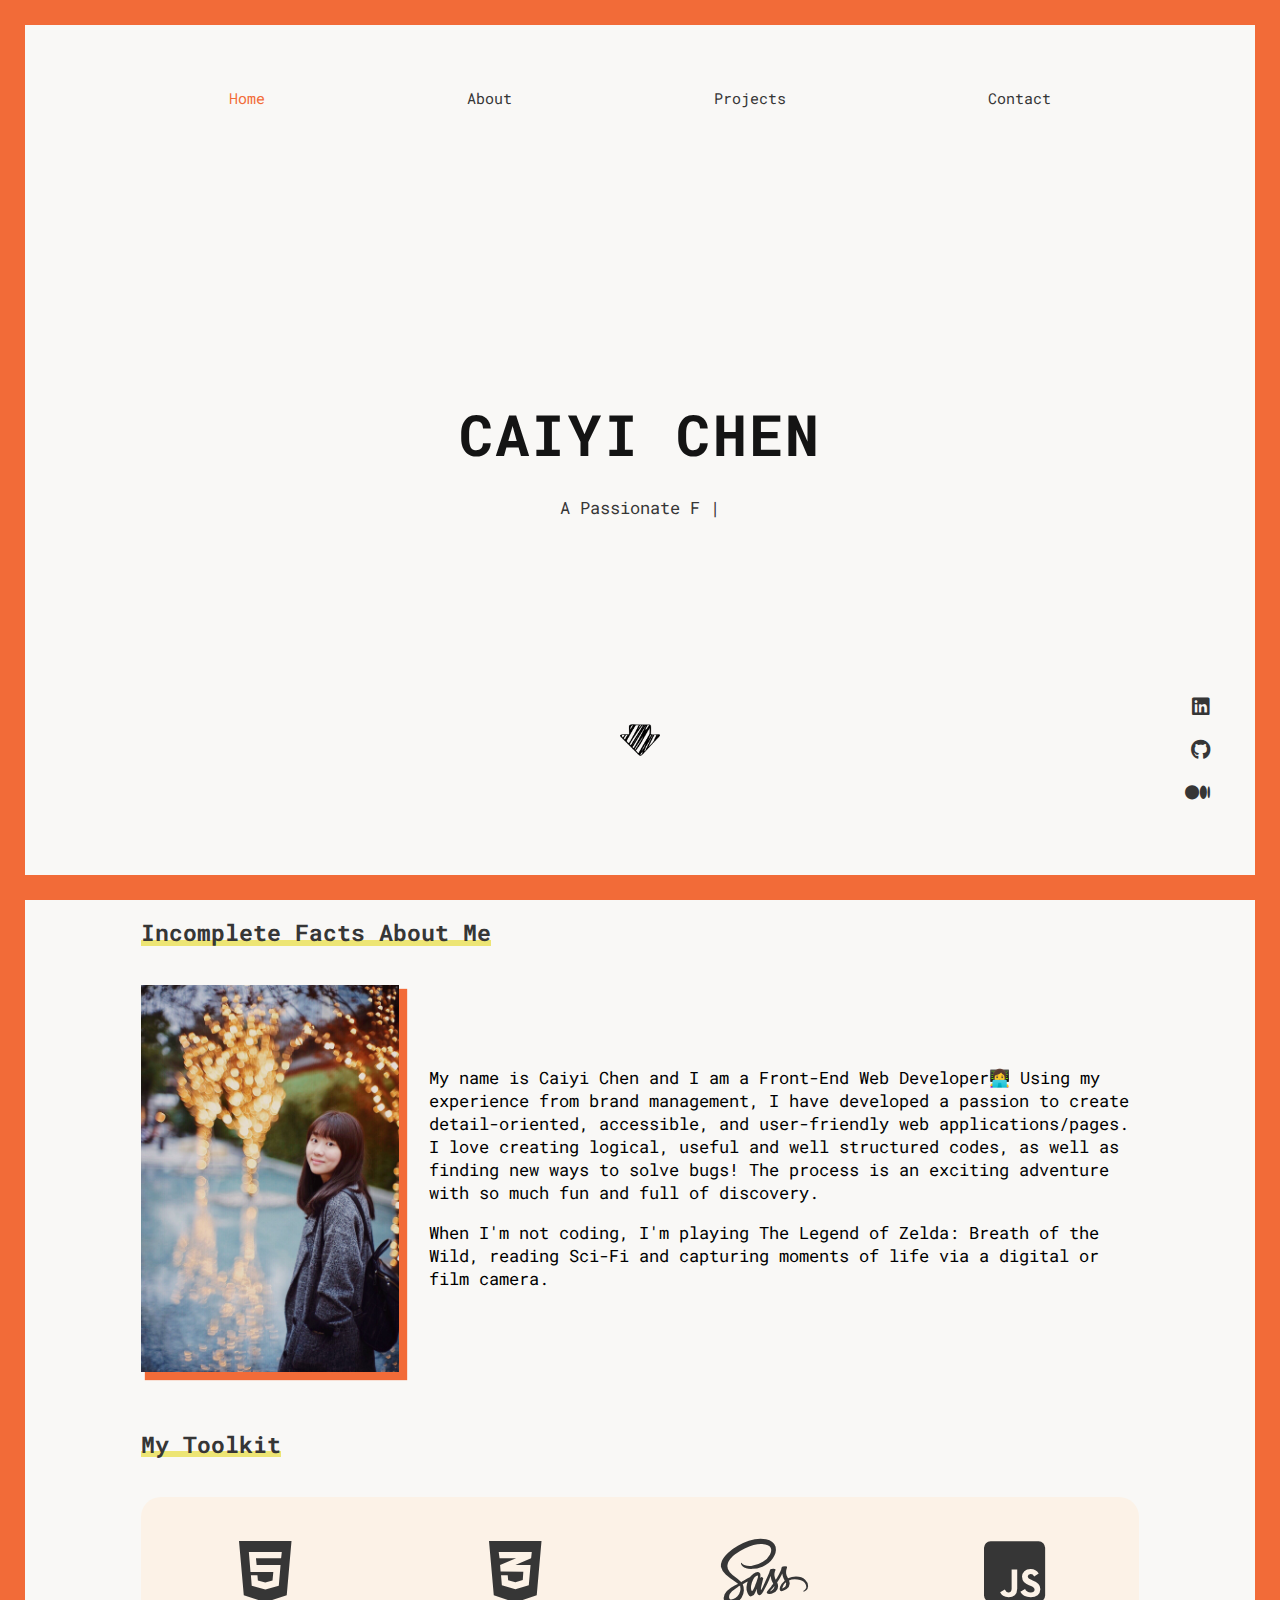
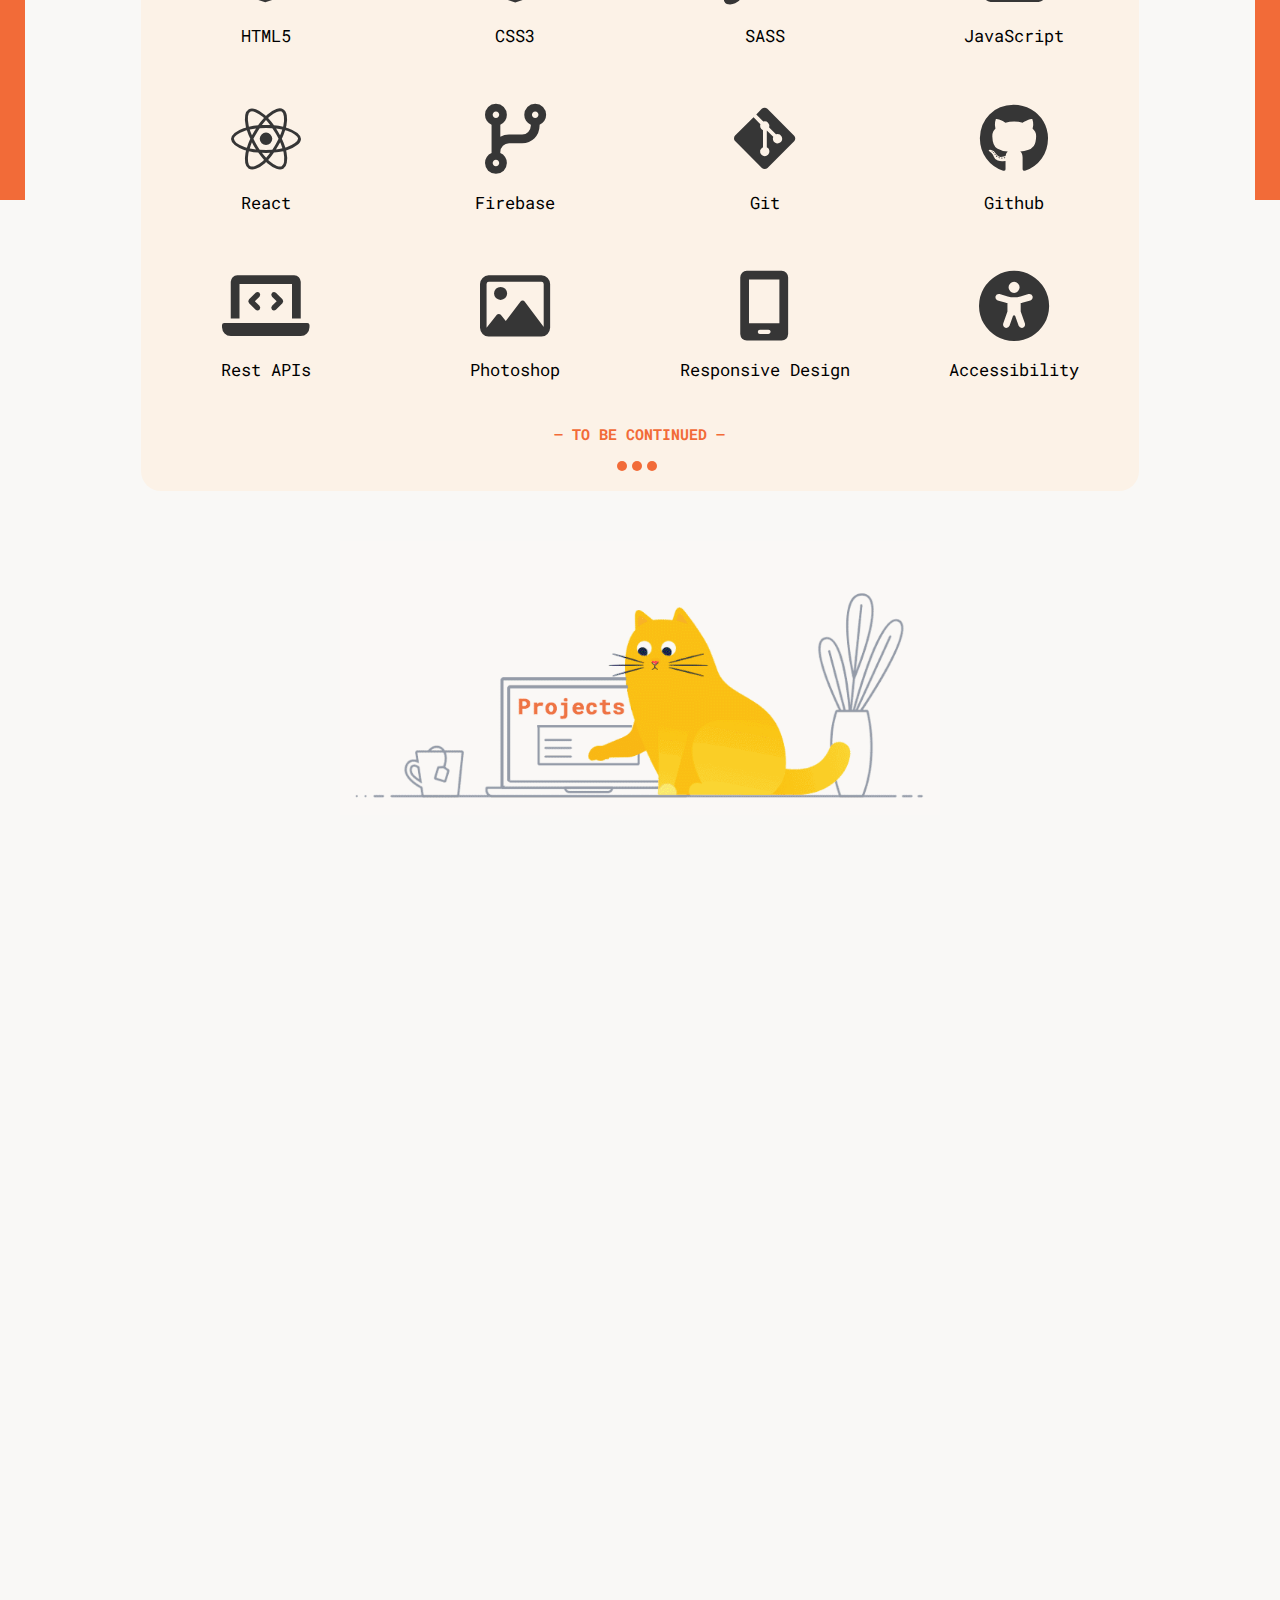
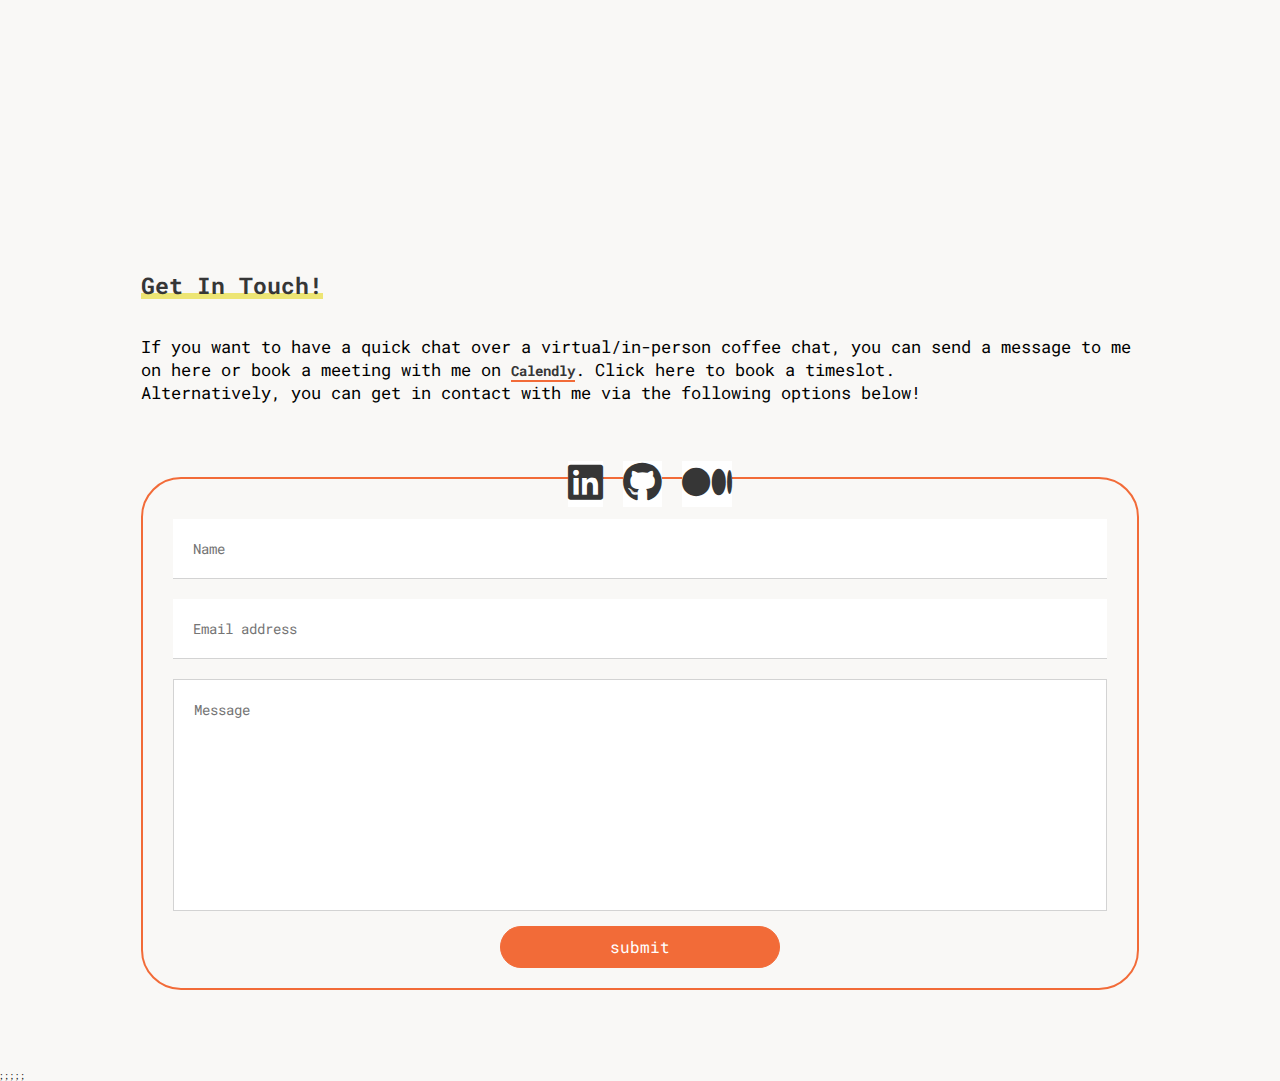
==== commit 36379af2: "media query changed" ====
--- a/index.html
+++ b/index.html
@@ -8,6 +8,7 @@
     <title>Caiyi Chen</title>
     <link rel="stylesheet" href="./styles/style.css">
     <link rel="stylesheet" href="./fontawesome/css/all.css">
+    <link href="https://unpkg.com/aos@2.3.1/dist/aos.css" rel="stylesheet">
 </head>
 
 <body>
@@ -163,10 +164,10 @@
                 </li>
                 <li class="endOfToolKit">
                     <p>
-                        <span>—— t</span><span>o</span>
+                        <span>— t</span><span>o</span>
                         <span>b</span><span>e</span>
                         <span>c</span><span>o</span><span>n</span><span>t</span><span>i</span><span>n</span><span>u</span><span>e</span><span>d
-                            ——</span>
+                            —</span>
                         <!-- <span>·</span><span>·</span><span>·</span> -->
                     </p>
 
@@ -184,10 +185,11 @@
 
     <section class="projects" id="projects">
         <div class="gifContainer">
-            <img src="./assets/coding kitty3.gif" alt="a kitty is coding">
+            <img src="./assets/coding kitty3_250.gif" alt="a kitty is coding">
         </div>
         <div class="projectsContainer wrapper">
-            <div class="projectOne project">
+
+            <div class="projectOne project" data-aos="fade-right" data-aos-duration="1000" data-aos-delay="100">
                 <div class="projectOneText projectText">
                     <h3>Hyrule World</h3>
                     <h4>JavaScript | REST API | Sass | HTML</h4>
@@ -195,6 +197,12 @@
                         This pair-programmed application allows users to choose different categories and get detailed
                         information of the lovely creatures and cool stuffs in Hyrule based on their choice. </p>
 
+                </div>
+                <div class="projectDemo">
+                    <div class="projectOneImg projectImag">
+                        <img src="./assets/zelda2.png" alt="Desktop and mobile preview of Hyrule World">
+                    </div>
+
                     <div class="projectLink">
                         <a href="https://zelda-app.netlify.app/" class="button">
                             <i class="fa-solid fa-eye"></i>
@@ -205,19 +213,24 @@
                             <span>GitHub</span>
                         </a>
                     </div>
-
-                </div>
-                <div class="projectOneImg projectImag">
-                    <img src="./assets/zelda2.png" alt="Desktop and mobile preview of Hyrule World">
-                </div>
+                </div><!-- projectDemo end -->
+
             </div> <!-- projectOne end -->
-            <div class="projectTwo project">
+            
+
+            <div class="projectTwo project" data-aos="fade-left" data-aos-duration="1000" data-aos-delay="100">
                 <div class="projectTwoText projectText">
                     <h3>Beach Stay</h3>
                     <h4>JavaScript | Sass | HTML</h4>
                     <p>A conversion of a PSD design into a multi-page and responsive website, following a provided style
                         guide and file-naming conventions </p>
 
+                </div>
+                <div class="projectDemo">
+                    <div class="projectTwoImg projectImag">
+                        <img src="./assets/beach.png" alt="Desktop and mobile preview of Beach Stay">
+                    </div>
+
                     <div class="projectLink">
                         <a href="https://zelda-app.netlify.app/" class="button">
                             <i class="fa-solid fa-eye"></i>
@@ -228,20 +241,23 @@
                             <span>GitHub</span>
                         </a>
                     </div>
-
-                </div>
-                <div class="projectTwoImg projectImag">
-                    <img src="./assets/beach.png" alt="Desktop and mobile preview of Beach Stay">
-                </div>
-
+                </div><!-- projectDemo end -->
             </div> <!-- projectTwo end -->
-            <div class="projectThree project">
+
+            <div class="projectThree project" data-aos="fade-right" data-aos-duration="1200" data-aos-delay="100">
                 <div class="projectThreeText projectText">
                     <h3>One Magazine</h3>
                     <h4>JavaScript | Sass | HTML</h4>
                     <p>A conversion of a PSD design into a multi-page and responsive website, following a provided style
                         guide and file-naming conventions </p>
 
+                </div>
+
+                <div class="projectDemo">
+                    <div class="projectThreeImg projectImag">
+                        <img src="./assets/oneMagazine.png" alt="Desktop and mobile preview of One Magazine">
+                    </div>
+
                     <div class="projectLink">
                         <a href="https://zelda-app.netlify.app/" class="button">
                             <i class="fa-solid fa-eye"></i>
@@ -252,11 +268,8 @@
                             <span>GitHub</span>
                         </a>
                     </div>
-
-                </div>
-                <div class="projectThreeImg projectImag">
-                    <img src="./assets/oneMagazine.png" alt="Desktop and mobile preview of One Magazine">
-                </div>
+                </div><!-- projectDemo end -->
+               
 
             </div> <!-- projectThree end -->
 
@@ -337,10 +350,12 @@
 
 
 
-    <script src="./scripts/homeHeader.js"></script>
-    <script src="./scripts/aboutAnimation.js"></script>
-    <script src="./scripts/topMenuColorChange.js"></script>
-    <script src="./scripts/hamburgerMenu.js"></script>
+    <script src="./scripts/homeHeader.js"></script>;
+    <script src="./scripts/aboutAnimation.js"></script>;
+    <script src="./scripts/topMenuColorChange.js"></script>;
+    <script src="./scripts/hamburgerMenu.js"></script>;
+    <script src="https://unpkg.com/aos@2.3.1/dist/aos.js"></script>;
+    <script src="./scripts/projectsAnimation.js"></script>
 </body>
 
 </html>--- a/styles/style.css
+++ b/styles/style.css
@@ -286,6 +286,10 @@
   font-family: "Robot Mono Bold";
   src: url(../fonts/Roboto_Mono/static/RobotoMono-Bold.ttf);
 }
+body {
+  background-color: rgb(249, 248, 246);
+}
+
 .wrapper {
   max-width: 1260px;
   width: 78%;
@@ -301,7 +305,7 @@
 }
 
 p {
-  font-size: 1.4rem;
+  font-size: 1.7rem;
   line-height: 2.3rem;
   padding: 0;
   font-family: "Robot Mono Regular";
@@ -314,7 +318,7 @@
 }
 
 h2 {
-  font-size: 1.8rem;
+  font-size: 2.3rem;
 }
 
 h3 {
@@ -322,7 +326,7 @@
 }
 
 h4 {
-  font-size: 1.5rem;
+  font-size: 1.6rem;
 }
 
 a {
@@ -367,7 +371,7 @@
   width: 100%;
   z-index: 100;
   height: 20vh;
-  background-color: white;
+  background-color: rgb(249, 248, 246);
 }
 header .topMenuContainer {
   padding-top: 9rem;
@@ -398,7 +402,7 @@
 }
 .mobileHeader .hamburger i {
   color: #363636;
-  font-size: 3rem;
+  font-size: 5rem;
 }
 
 .title {
@@ -1135,7 +1139,7 @@
   color: #f26b38;
 }
 #about .tool ul li i {
-  font-size: 5rem;
+  font-size: 7rem;
   color: #363636;
 }
 #about .tool ul .endOfToolKit {
@@ -1221,24 +1225,60 @@
   text-align: center;
   margin: 1rem auto;
 }
+.projects .projectsContainer .projectOne {
+  margin-top: 1rem;
+}
+.projects .projectsContainer .projectOne .projectOneText {
+  -webkit-box-flex: 1.4;
+      -ms-flex: 1.4;
+          flex: 1.4;
+}
+.projects .projectsContainer .projectOne .projectDemo {
+  -webkit-box-flex: 1.2;
+      -ms-flex: 1.2;
+          flex: 1.2;
+}
+.projects .projectsContainer .projectLink {
+  display: -webkit-box;
+  display: -ms-flexbox;
+  display: flex;
+  -webkit-box-align: center;
+      -ms-flex-align: center;
+          align-items: center;
+  -webkit-box-pack: center;
+      -ms-flex-pack: center;
+          justify-content: center;
+}
+.projects .projectsContainer .projectLink a {
+  text-align: center;
+  display: -webkit-box;
+  display: -ms-flexbox;
+  display: flex;
+  -webkit-box-align: center;
+      -ms-flex-align: center;
+          align-items: center;
+  border-radius: 4rem;
+}
+.projects .projectsContainer .projectLink a:nth-child(1) {
+  margin-right: 1rem;
+  padding: 0 2.2rem;
+}
+.projects .projectsContainer .projectLink a i {
+  margin-right: 0.3rem;
+  font-size: 1.5rem;
+}
 .projects .projectsContainer .project {
   display: -webkit-box;
   display: -ms-flexbox;
   display: flex;
-  -webkit-box-orient: vertical;
-  -webkit-box-direction: normal;
-      -ms-flex-direction: column;
-          flex-direction: column;
   -webkit-box-pack: justify;
       -ms-flex-pack: justify;
           justify-content: space-between;
   -webkit-box-align: center;
       -ms-flex-align: center;
           align-items: center;
-  background-color: rgb(252, 242, 231);
-  border: 0px solid rgb(252, 242, 231);
   border-radius: 2rem;
-  margin-bottom: 6rem;
+  margin-bottom: 4rem;
 }
 .projects .projectsContainer .project .projectImg {
   text-align: center;
@@ -1250,8 +1290,8 @@
   -webkit-box-align: center;
       -ms-flex-align: center;
           align-items: center;
-  width: 70%;
-  height: 70%;
+  width: 100%;
+  height: 100%;
 }
 .projects .projectsContainer .project .projectImg img {
   max-width: 100%;
@@ -1263,7 +1303,7 @@
   margin-top: 3rem;
 }
 .projects .projectsContainer .project .projectText {
-  text-align: center;
+  text-align: left;
   display: -webkit-box;
   display: -ms-flexbox;
   display: flex;
@@ -1285,35 +1325,6 @@
 .projects .projectsContainer .project .projectText p {
   padding: 0 5rem;
 }
-.projects .projectsContainer .project .projectText .projectLink {
-  display: -webkit-box;
-  display: -ms-flexbox;
-  display: flex;
-  -webkit-box-align: center;
-      -ms-flex-align: center;
-          align-items: center;
-  -webkit-box-pack: center;
-      -ms-flex-pack: center;
-          justify-content: center;
-}
-.projects .projectsContainer .project .projectText .projectLink a {
-  text-align: center;
-  display: -webkit-box;
-  display: -ms-flexbox;
-  display: flex;
-  -webkit-box-align: center;
-      -ms-flex-align: center;
-          align-items: center;
-  border-radius: 4rem;
-}
-.projects .projectsContainer .project .projectText .projectLink a:nth-child(1) {
-  margin-right: 1rem;
-  padding: 0 2.2rem;
-}
-.projects .projectsContainer .project .projectText .projectLink a i {
-  margin-right: 0.3rem;
-  font-size: 1.5rem;
-}
 
 /* ******BELOW1280px*******/
 @media (max-width: 1280px) {
@@ -1327,7 +1338,7 @@
 /* ******BELOW820px*******/
 @media (max-width: 820px) {
   html {
-    font-size: 55%;
+    font-size: 60%;
   }
   .mobileHeader {
     display: block;
@@ -1368,22 +1379,25 @@
     display: none;
   }
   #about {
-    scroll-margin-top: 0;
+    scroll-margin-top: 10vh;
   }
   #contactContent .contactInfo .contactForm {
     margin-top: -4%;
+  }
+  .projects .projectsContainer .project {
+    -webkit-box-orient: vertical;
+    -webkit-box-direction: normal;
+        -ms-flex-direction: column;
+            flex-direction: column;
   }
 }
 /* ******BELOW750px*******/
 @media (max-width: 750px) {
   html {
-    font-size: 52%;
+    font-size: 56%;
   }
   .title h1 {
-    font-size: 48px;
-  }
-  .contactPageSubtitle {
-    font-size: 12px;
+    font-size: 55px;
   }
   .lineContainer .top,
 .lineContainer .bottom {
@@ -1397,13 +1411,18 @@
     width: 30%;
   }
 }
+@media (max-width: 706px) {
+  .title h1 {
+    font-size: 48px;
+  }
+}
 /* ******BELOW615px*******/
 @media (max-width: 615px) {
   html {
-    font-size: 48%;
+    font-size: 50%;
   }
   .title h1 {
-    font-size: 38px;
+    font-size: 45px;
   }
   .lineContainer .top,
 .lineContainer .bottom {
@@ -1436,17 +1455,20 @@
 /* ******BELOW490px*******/
 @media (max-width: 490px) {
   html {
-    font-size: 33%;
+    font-size: 50%;
   }
   .title h1 {
-    font-size: 28px;
+    font-size: 40px;
   }
   .lineContainer .top,
 .lineContainer .bottom {
-    height: 0.8rem;
+    height: 1.3rem;
   }
   .lineContainer .left,
 .lineContainer .right {
-    width: 0.8rem;
+    width: 1.3rem;
+  }
+  #about .tool ul li {
+    width: 45%;
   }
 }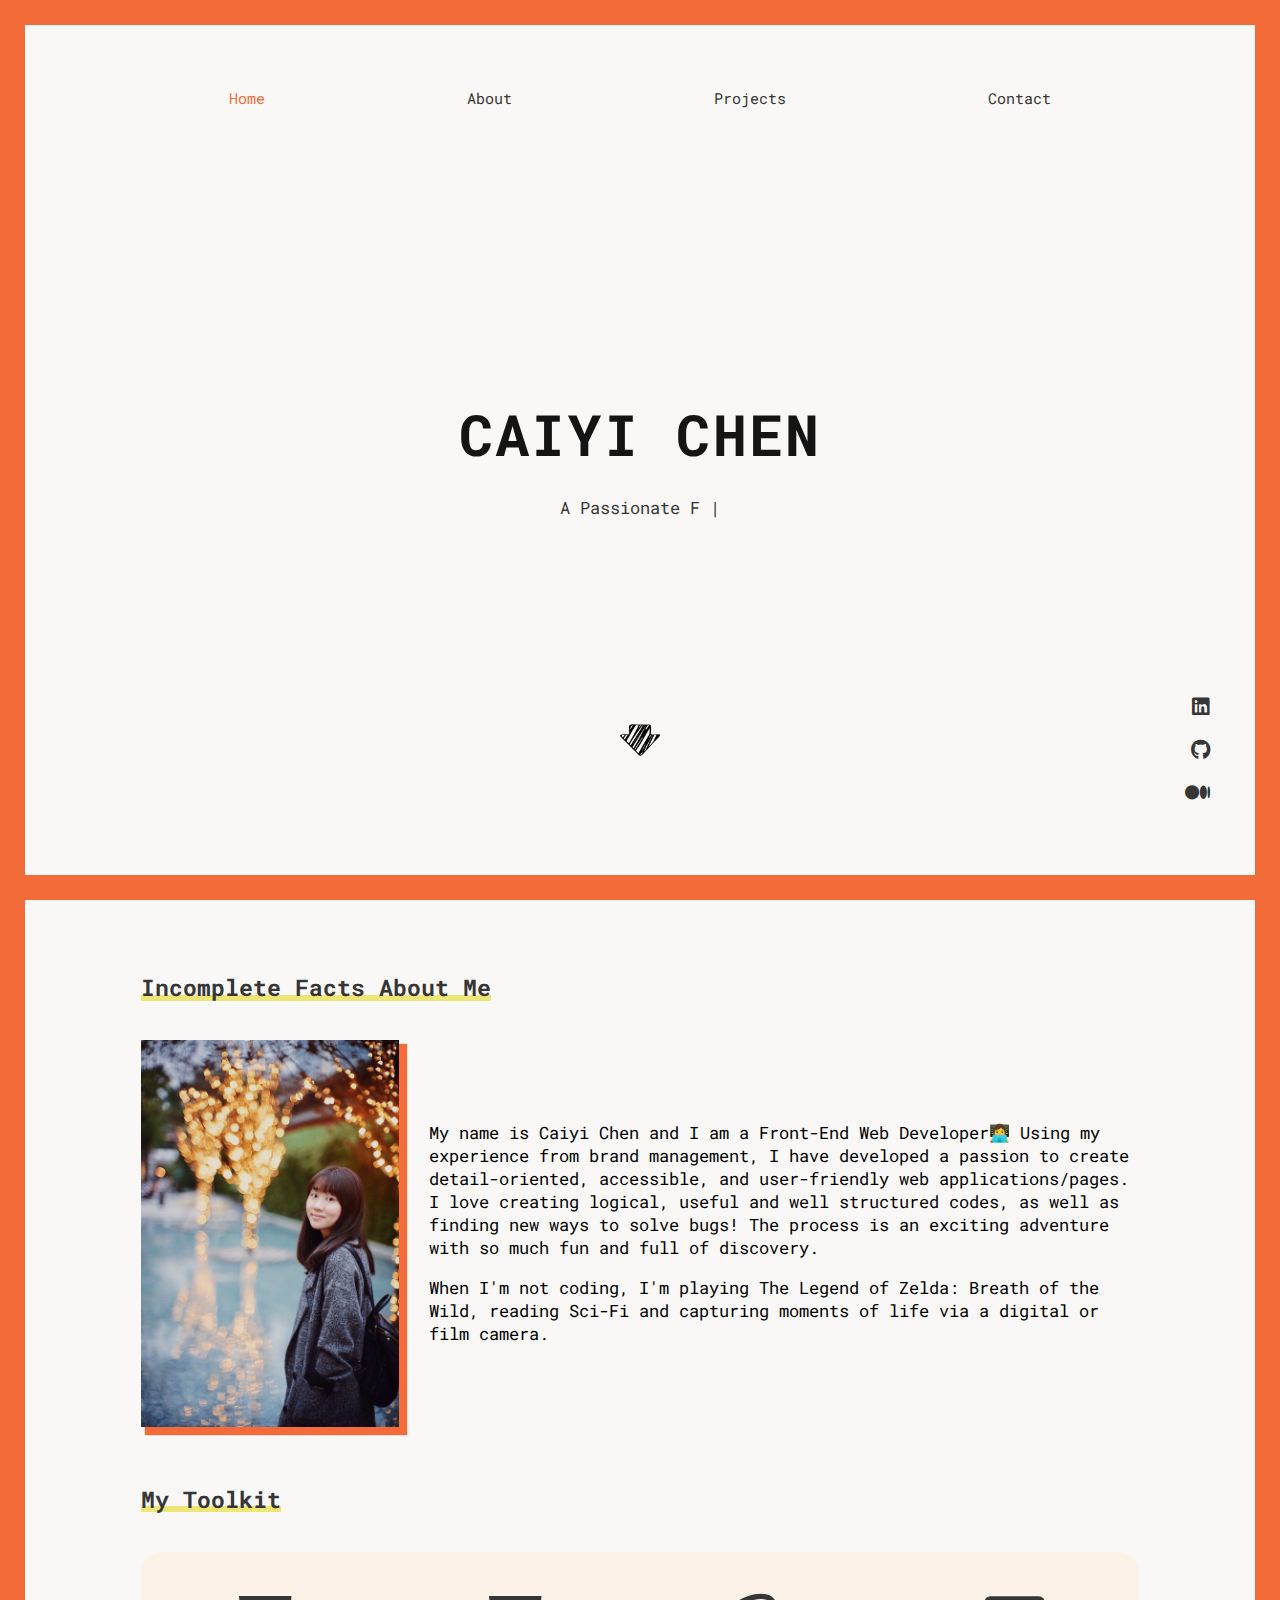
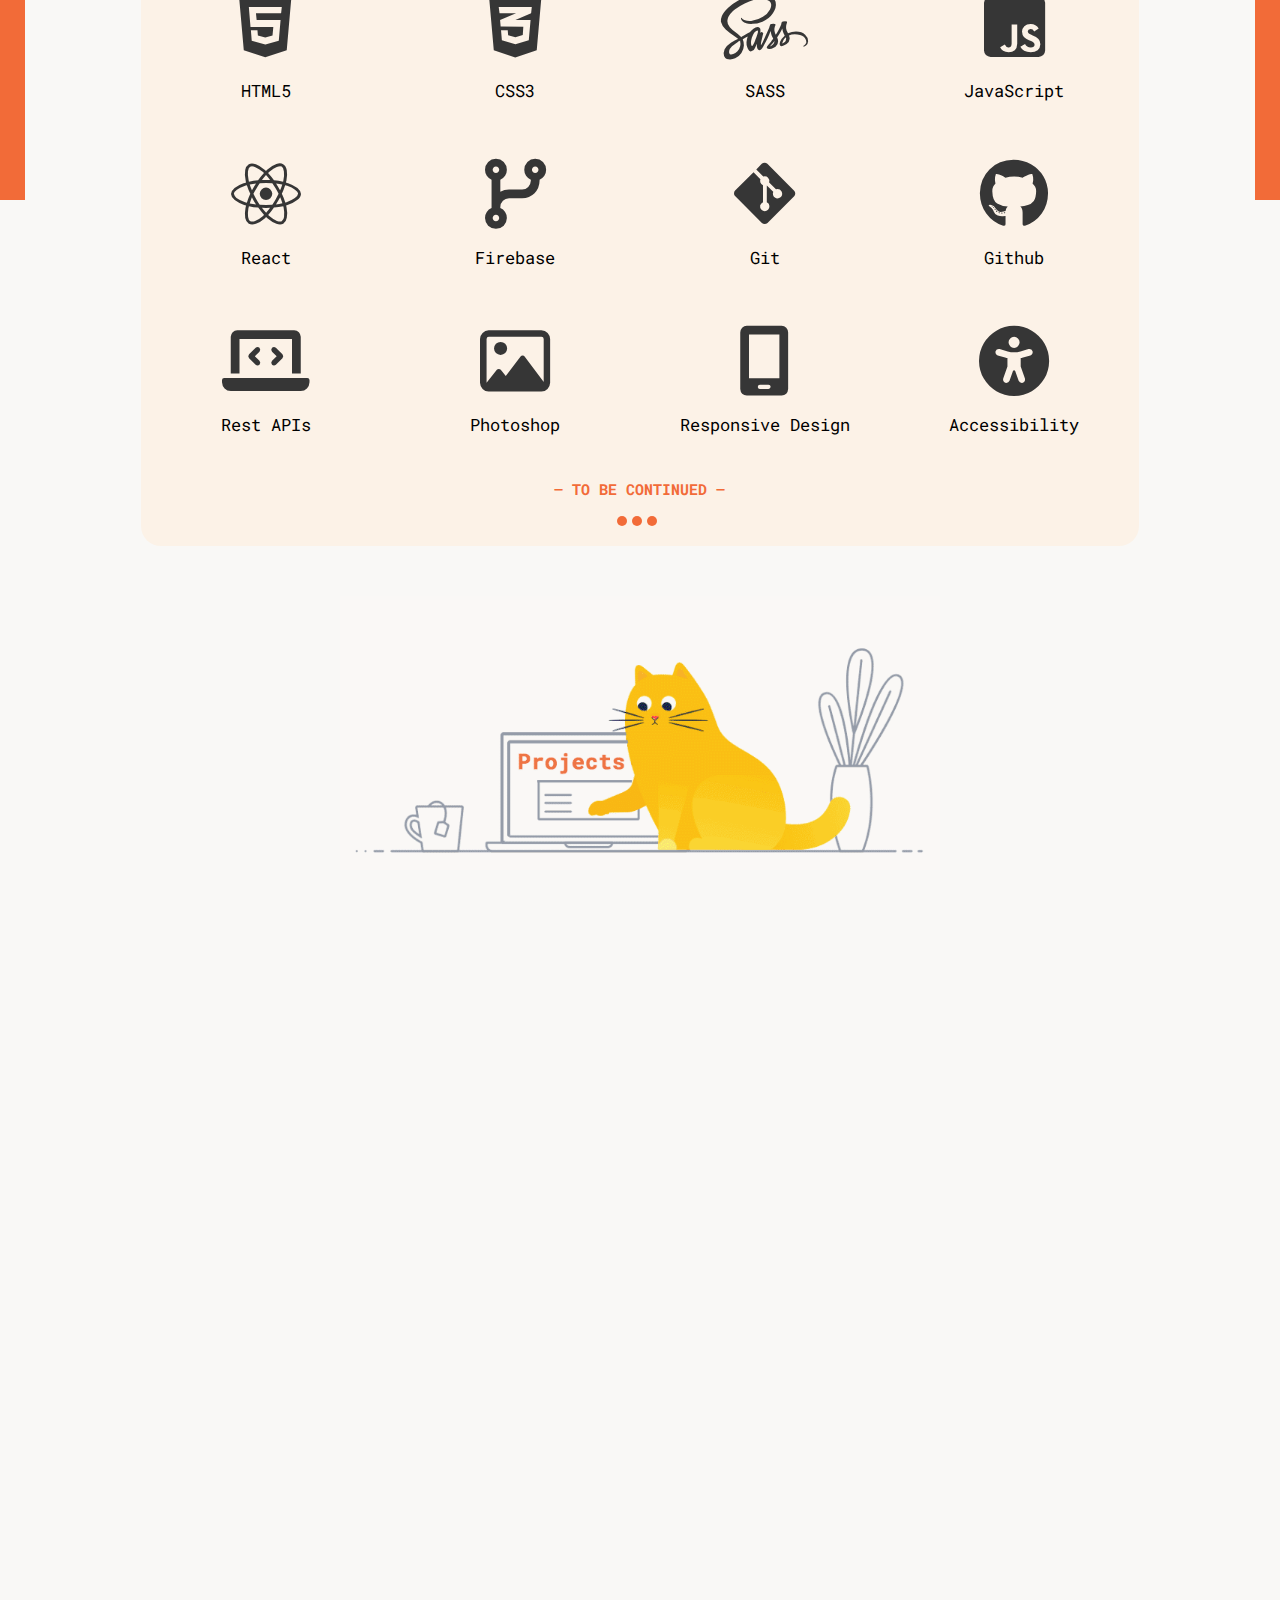
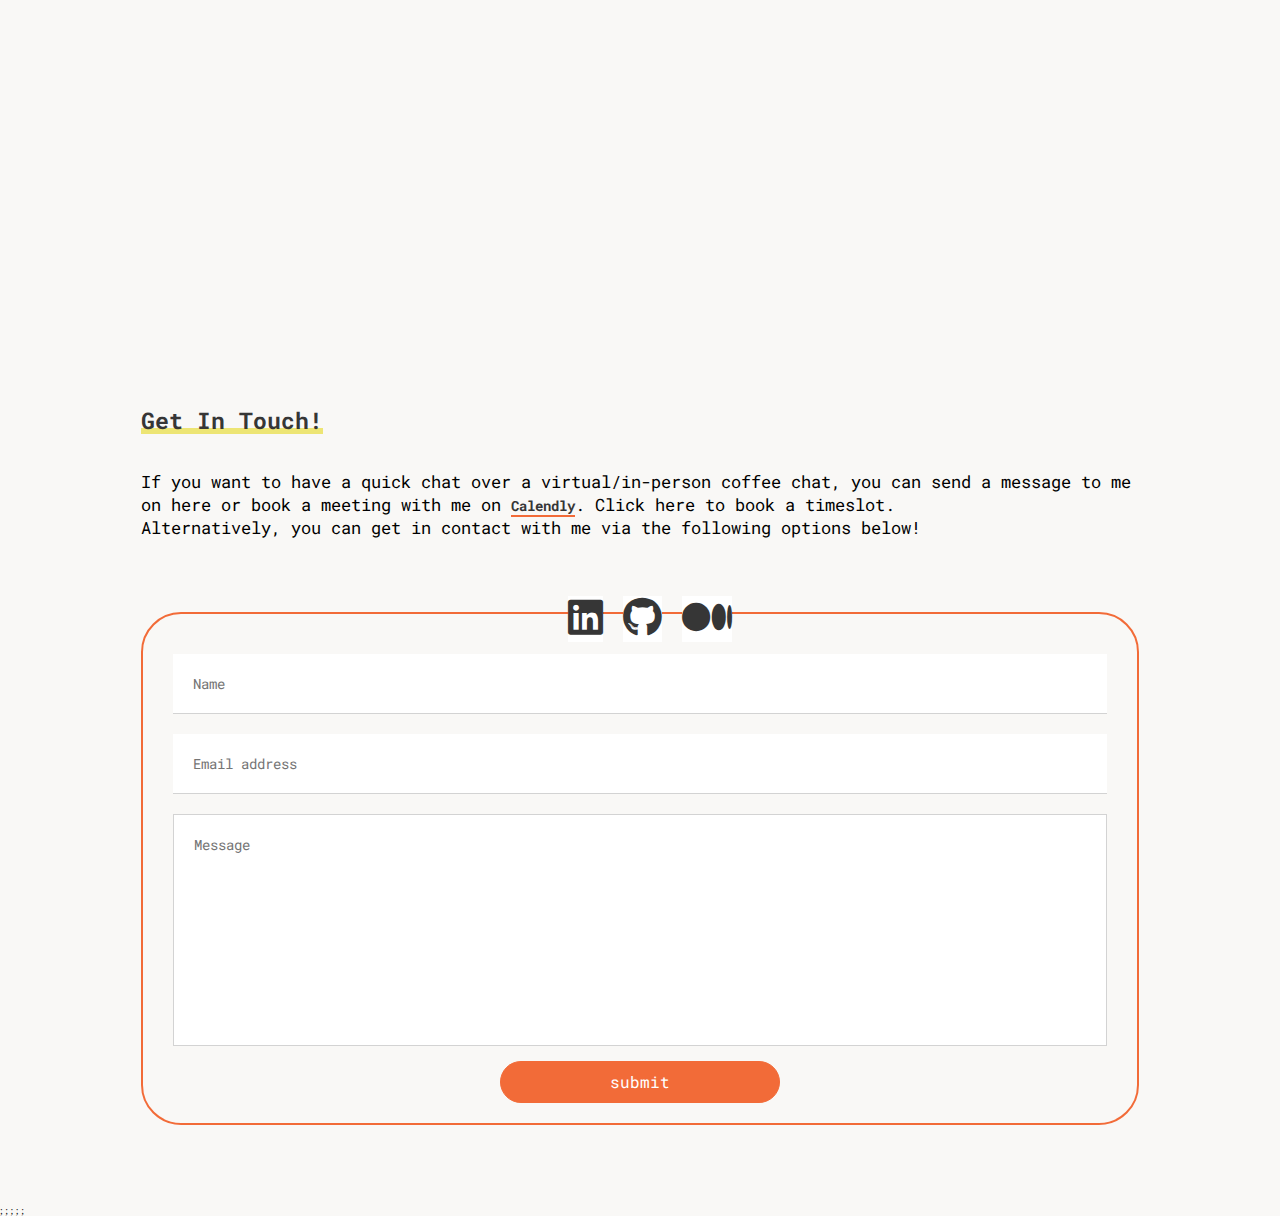
==== commit 0a33a488: "animation" ====
--- a/index.html
+++ b/index.html
@@ -1,5 +1,5 @@
 <!DOCTYPE html>
-<html lang="en">
+<html lang="en" >
 
 <head>
     <meta charset="UTF-8">
@@ -189,7 +189,7 @@
         </div>
         <div class="projectsContainer wrapper">
 
-            <div class="projectOne project" data-aos="fade-right" data-aos-duration="1000" data-aos-delay="100">
+            <div class="projectOne project" data-aos="fade-right" data-aos-duration="1000" data-aos-delay="100" data-aos-easing="ease-in-out" data-aos-offset="50">
                 <div class="projectOneText projectText">
                     <h3>Hyrule World</h3>
                     <h4>JavaScript | REST API | Sass | HTML</h4>
@@ -218,7 +218,7 @@
             </div> <!-- projectOne end -->
             
 
-            <div class="projectTwo project" data-aos="fade-left" data-aos-duration="1000" data-aos-delay="100">
+            <div class="projectTwo project" data-aos="fade-left" data-aos-duration="1000" data-aos-delay="100" data-aos-easing="ease-in-out"  data-aos-offset="50">
                 <div class="projectTwoText projectText">
                     <h3>Beach Stay</h3>
                     <h4>JavaScript | Sass | HTML</h4>
@@ -244,7 +244,7 @@
                 </div><!-- projectDemo end -->
             </div> <!-- projectTwo end -->
 
-            <div class="projectThree project" data-aos="fade-right" data-aos-duration="1200" data-aos-delay="100">
+            <div class="projectThree project" data-aos="fade-right" data-aos-duration="1200" data-aos-delay="100" data-aos-easing="ease-in-out"  data-aos-offset="50">
                 <div class="projectThreeText projectText">
                     <h3>One Magazine</h3>
                     <h4>JavaScript | Sass | HTML</h4>
--- a/styles/style.css
+++ b/styles/style.css
@@ -861,6 +861,7 @@
       -ms-flex-direction: column;
           flex-direction: column;
   scroll-margin-top: 24vh;
+  margin-top: 4rem;
 }
 #contactContent #contactInfoTitle h2 {
   -webkit-box-shadow: inset 0 -0.6rem 0px #ede574;
@@ -978,6 +979,7 @@
   -webkit-box-direction: normal;
       -ms-flex-direction: column;
           flex-direction: column;
+  margin-top: 5.5rem;
 }
 #about h2 {
   -webkit-box-shadow: inset 0 -0.6rem 0px #ede574;
@@ -1151,6 +1153,7 @@
   color: #f26b38;
   font-family: "Robot Mono Bold";
   font-size: 1.5rem;
+  white-space: nowrap;
 }
 #about .tool ul .endOfToolKit .loader {
   display: -webkit-box;
@@ -1322,6 +1325,9 @@
   padding-top: 1rem;
   margin-bottom: 0;
 }
+.projects .projectsContainer .project .projectText h4 {
+  text-align: center;
+}
 .projects .projectsContainer .project .projectText p {
   padding: 0 5rem;
 }
@@ -1374,6 +1380,7 @@
   .mobileHeader .show .mobileTopMenuContainer li a {
     -webkit-box-shadow: inset 0 -0.4rem 0px #ede574;
             box-shadow: inset 0 -0.4rem 0px #ede574;
+    color: #363636;
   }
   header {
     display: none;
@@ -1414,6 +1421,90 @@
 @media (max-width: 706px) {
   .title h1 {
     font-size: 48px;
+  }
+  @-webkit-keyframes left {
+    0% {
+      -webkit-transform: translateX(0);
+              transform: translateX(0);
+      transform: translateX(0);
+      opacity: 0;
+    }
+    100% {
+      -webkit-transform: translateX(3rem);
+              transform: translateX(3rem);
+      transform: translateX(3rem);
+      opacity: 1;
+    }
+  }
+  @keyframes left {
+    0% {
+      -webkit-transform: translateX(0);
+              transform: translateX(0);
+      transform: translateX(0);
+      opacity: 0;
+    }
+    100% {
+      -webkit-transform: translateX(3rem);
+              transform: translateX(3rem);
+      transform: translateX(3rem);
+      opacity: 1;
+    }
+  }
+  @keyframes left {
+    0% {
+      -webkit-transform: translateX(-3rem);
+              transform: translateX(-3rem);
+      transform: translateX(-3rem);
+      opacity: 0;
+    }
+    100% {
+      -webkit-transform: translateX(0);
+              transform: translateX(0);
+      transform: translateX(0);
+      opacity: 1;
+    }
+  }
+  @-webkit-keyframes right {
+    0% {
+      -webkit-transform: translateX(0);
+              transform: translateX(0);
+      transform: translateX(0);
+      opacity: 0;
+    }
+    100% {
+      -webkit-transform: translateX(-3rem);
+              transform: translateX(-3rem);
+      transform: translateX(-3rem);
+      opacity: 1;
+    }
+  }
+  @keyframes right {
+    0% {
+      -webkit-transform: translateX(0);
+              transform: translateX(0);
+      transform: translateX(0);
+      opacity: 0;
+    }
+    100% {
+      -webkit-transform: translateX(-3rem);
+              transform: translateX(-3rem);
+      transform: translateX(-3rem);
+      opacity: 1;
+    }
+  }
+  @keyframes right {
+    0% {
+      -webkit-transform: translateX(3rem);
+              transform: translateX(3rem);
+      transform: translateX(3rem);
+      opacity: 0;
+    }
+    100% {
+      -webkit-transform: translateX(0);
+              transform: translateX(0);
+      transform: translateX(0);
+      opacity: 1;
+    }
   }
 }
 /* ******BELOW615px*******/
@@ -1451,6 +1542,13 @@
     border-radius: 50%;
     border: 0.5rem solid #f26b38;
   }
+  #projects .projectsContainer .project .projectText p {
+    padding: 0;
+    text-align: center;
+  }
+  .title h1::after {
+    content: "";
+  }
 }
 /* ******BELOW490px*******/
 @media (max-width: 490px) {
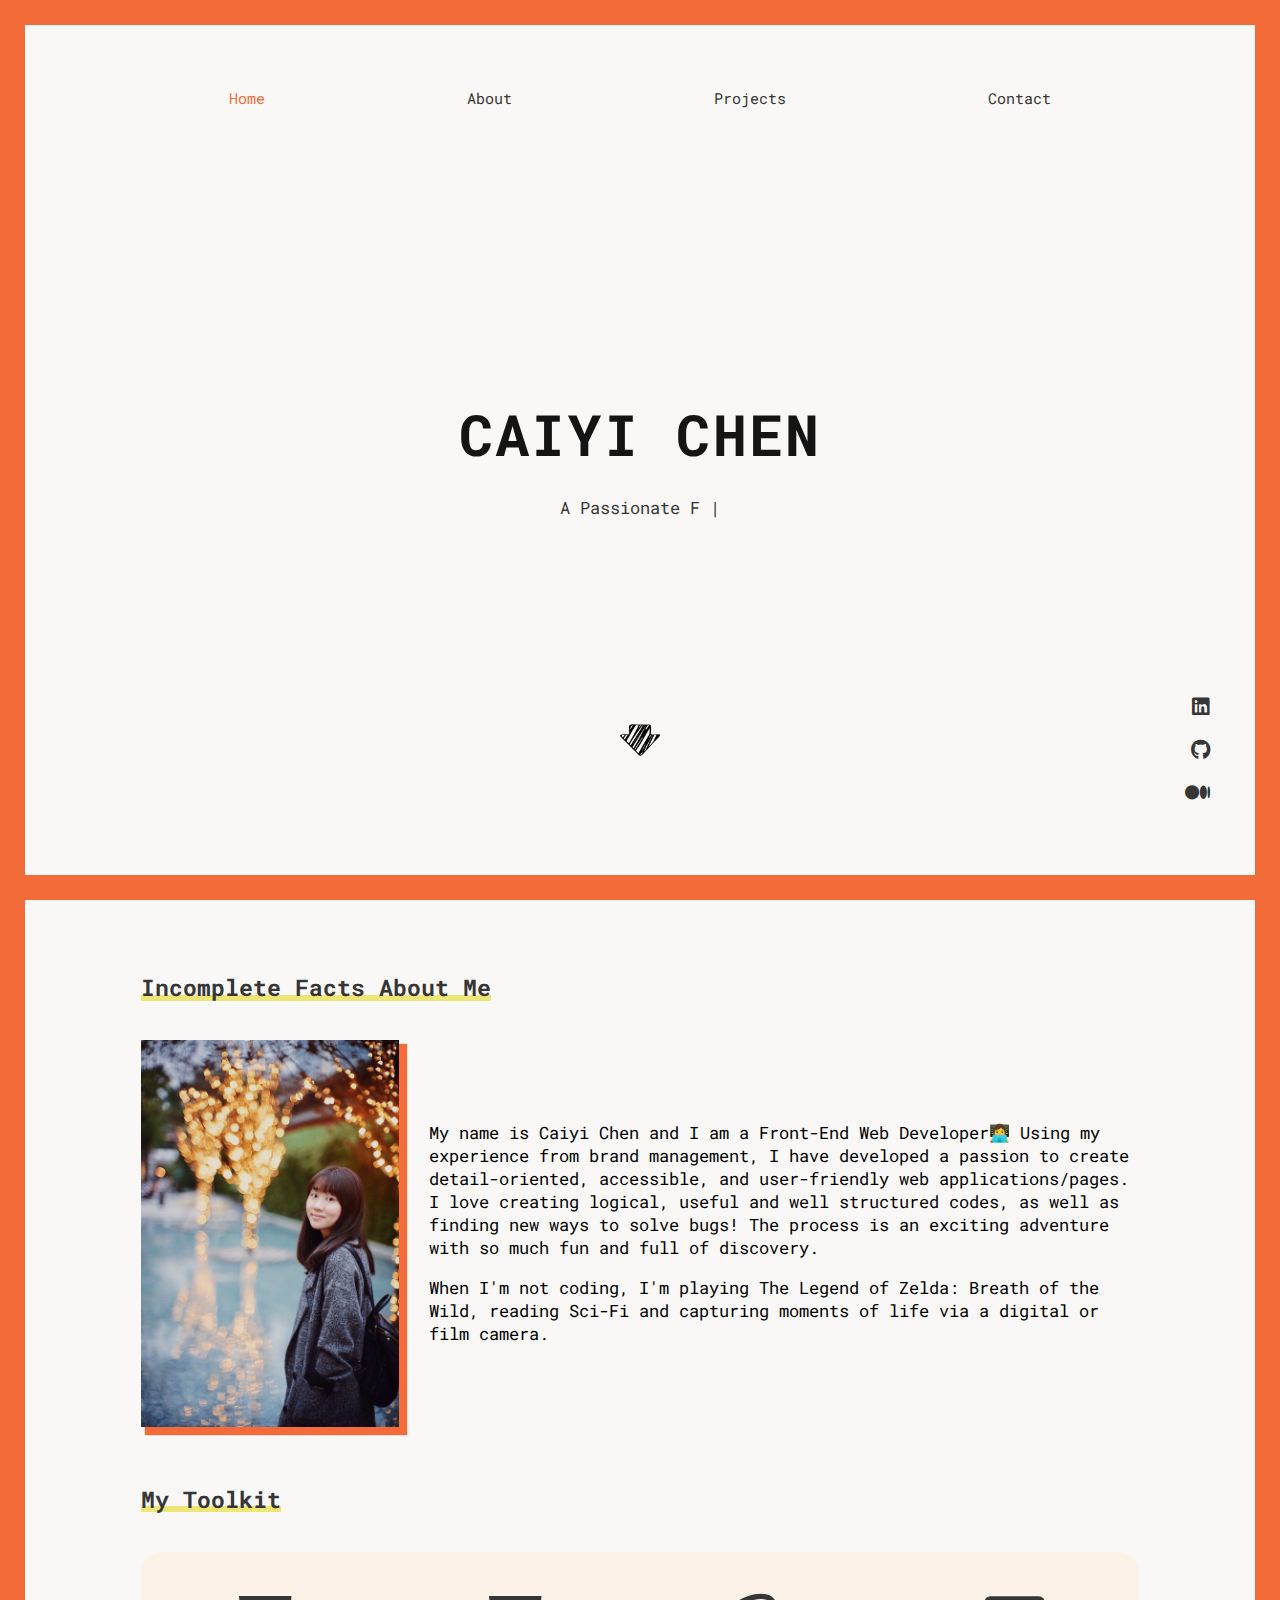
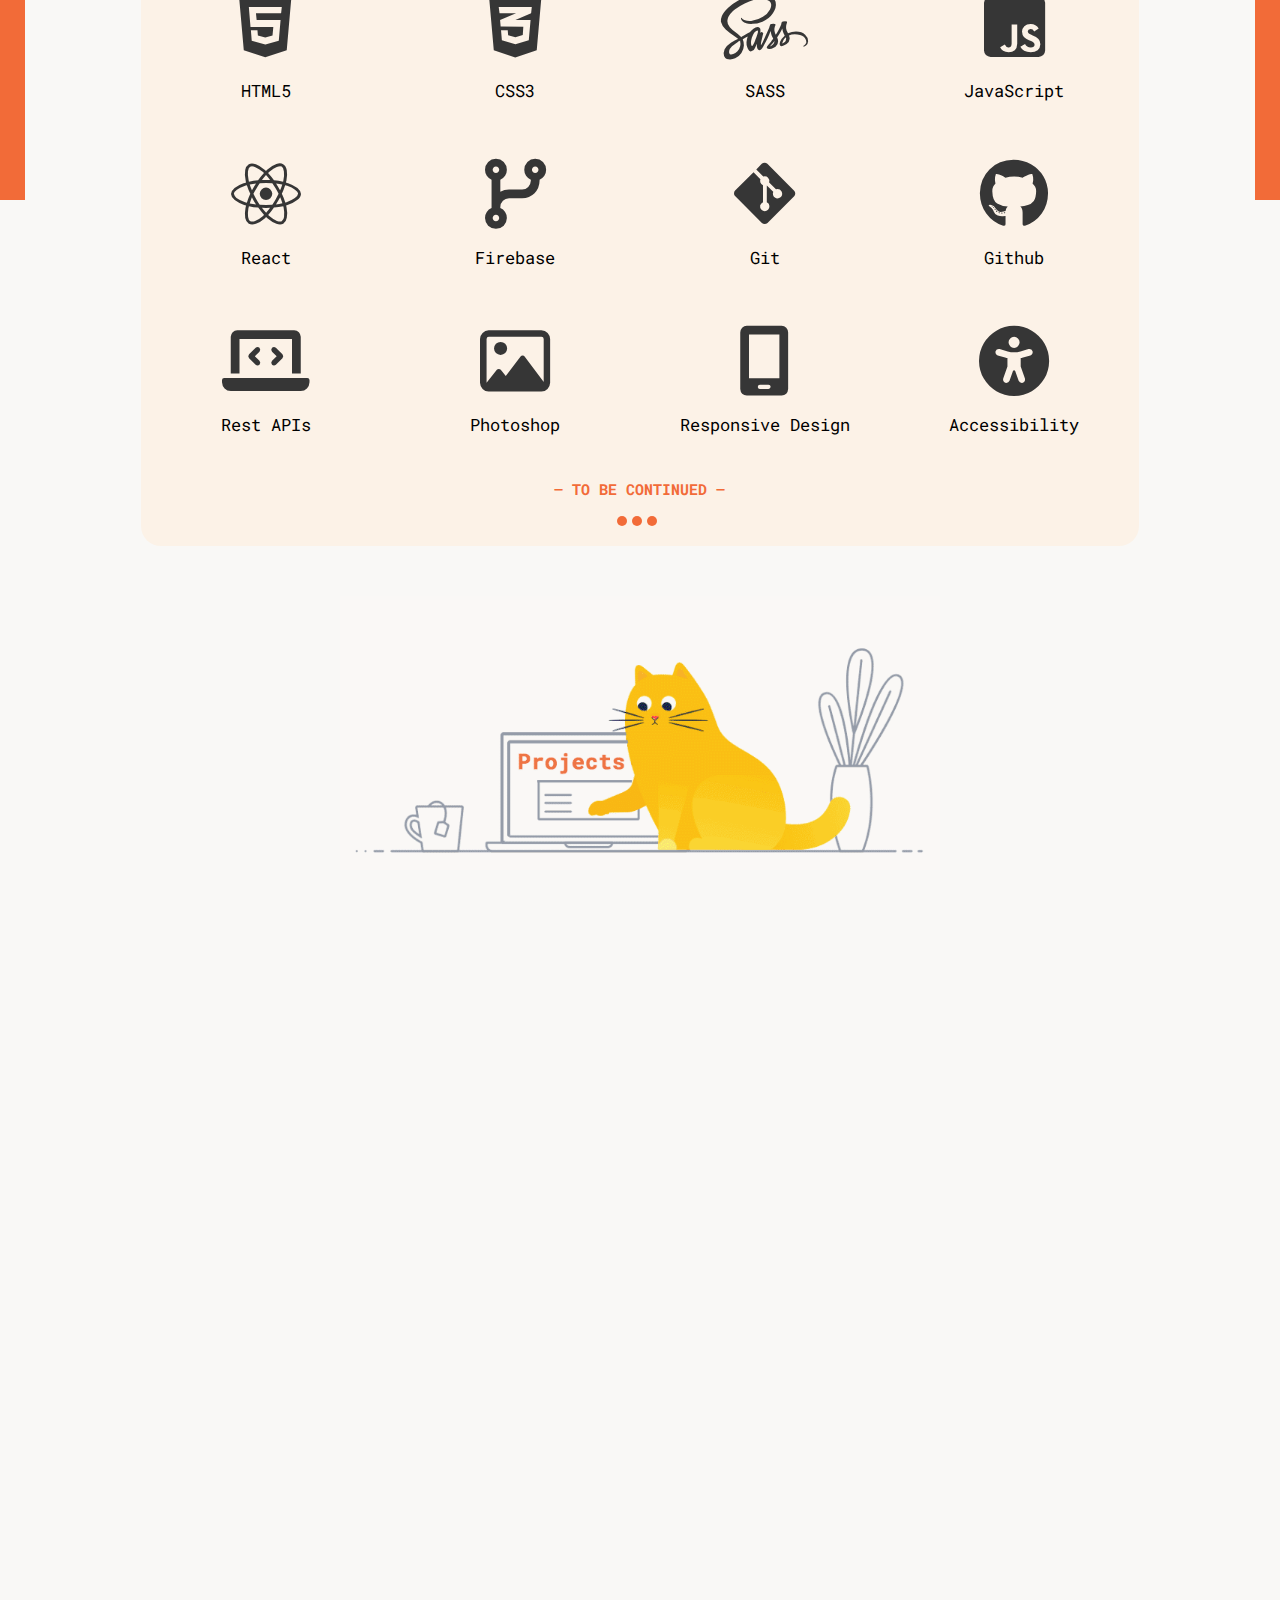
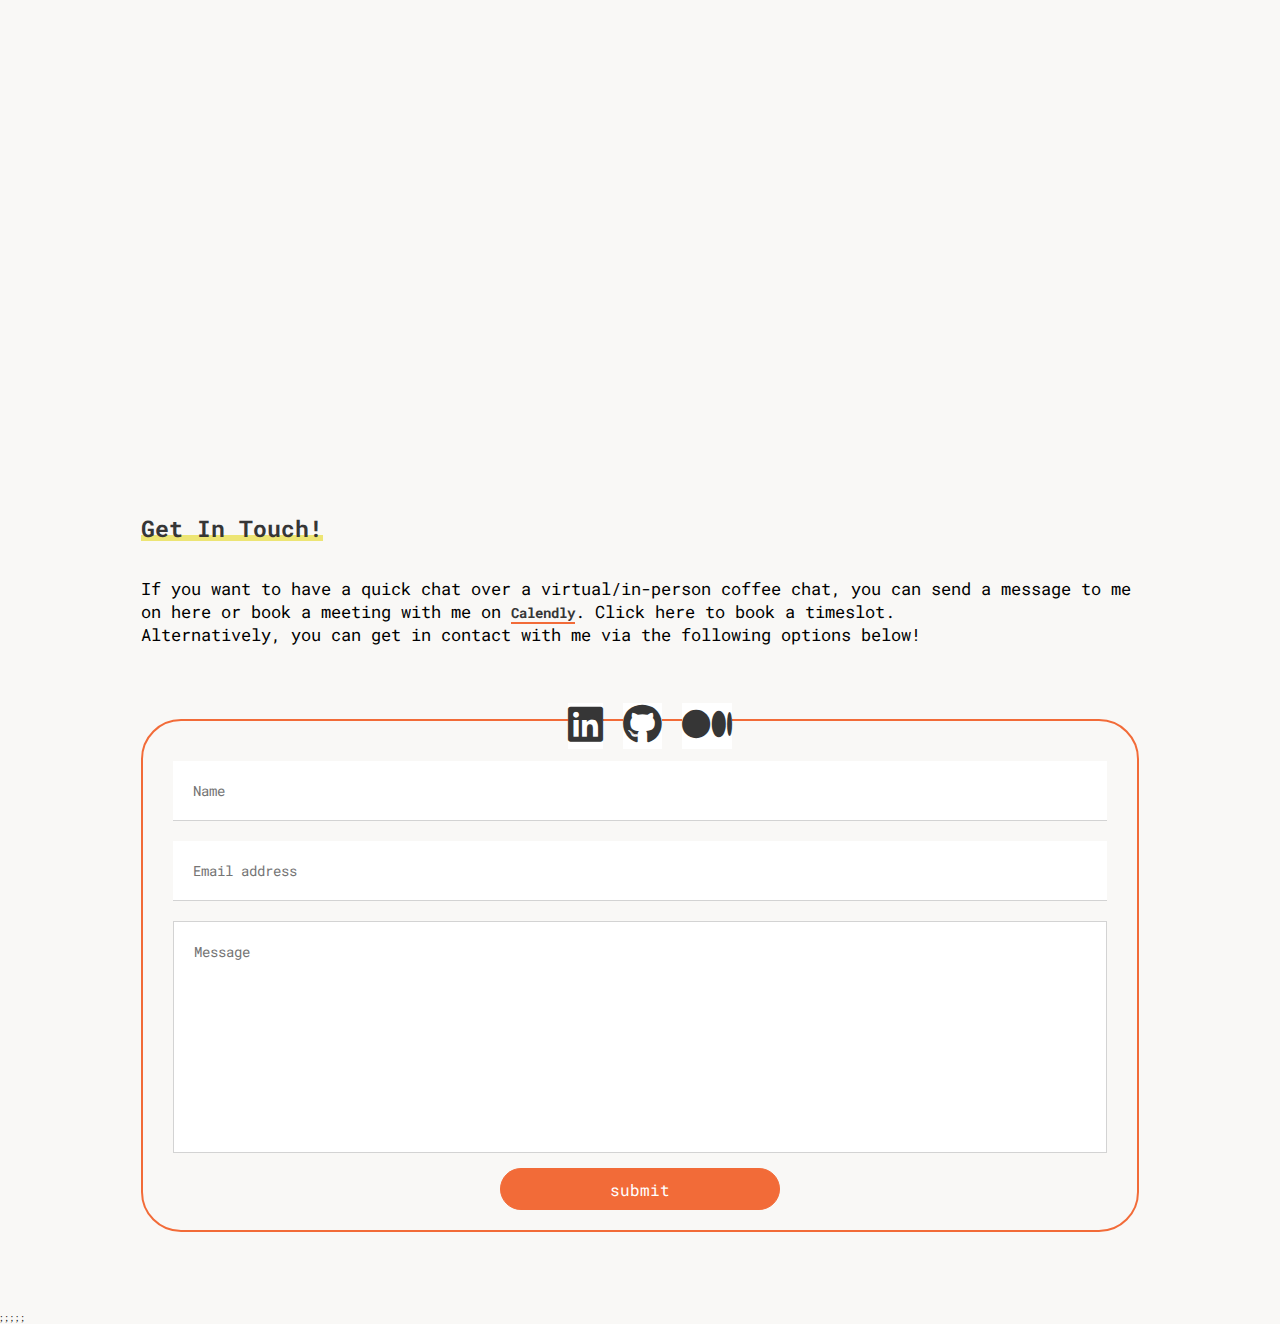
==== commit a6911f76: "updated project" ====
--- a/index.html
+++ b/index.html
@@ -6,6 +6,7 @@
     <meta http-equiv="X-UA-Compatible" content="IE=edge">
     <meta name="viewport" content="width=device-width, initial-scale=1.0">
     <title>Caiyi Chen</title>
+    <meta name="description" content="Caiyi Chen - Front-End Developer">
     <link rel="stylesheet" href="./styles/style.css">
     <link rel="stylesheet" href="./fontawesome/css/all.css">
     <link href="https://unpkg.com/aos@2.3.1/dist/aos.css" rel="stylesheet">
@@ -189,6 +190,35 @@
         </div>
         <div class="projectsContainer wrapper">
 
+            <div class="projectThree project" data-aos="fade-right" data-aos-duration="1200" data-aos-delay="100" data-aos-easing="ease-in-out"  data-aos-offset="50">
+                <div class="projectThreeText projectText">
+                    <h3>New Year's Notebook</h3>
+                    <h4>React | JavaScript | Firebase <br> HTML5 | CSS3 | REST API</h4>
+                    <p>Help users record annual reviews and create list of new year's resolutions. Built with JavaScript / React, utilizing photo data from the Unsplash API, React Router DOM, storing user inputs in the Firebase Realtime Database to record and display reviews and to efficiently make updates when new information is introduced from RESTful API's</p>
+
+                </div>
+
+                <div class="projectDemo">
+                    <div class="projectThreeImg projectImag">
+                        <img src="./assets/notebook.png" alt="Desktop and mobile preview of One Magazine">
+                    </div>
+
+                    <div class="projectLink">
+                        <a href="https://new-year-noteboook.netlify.app/" class="button">
+                            <i class="fa-solid fa-eye"></i>
+                            <span>Live Site</span>
+                        </a>
+                        <a href="https://github.com/Sputnikccy/newYearResolution" class="button">
+                            <i class="fa-solid fa-eye"></i>
+                            <span>GitHub</span>
+                        </a>
+                    </div>
+                </div><!-- projectDemo end -->
+               
+
+            </div> <!-- projectThree end -->
+
+
             <div class="projectOne project" data-aos="fade-right" data-aos-duration="1000" data-aos-delay="100" data-aos-easing="ease-in-out" data-aos-offset="50">
                 <div class="projectOneText projectText">
                     <h3>Hyrule World</h3>
@@ -216,7 +246,7 @@
                 </div><!-- projectDemo end -->
 
             </div> <!-- projectOne end -->
-            
+
 
             <div class="projectTwo project" data-aos="fade-left" data-aos-duration="1000" data-aos-delay="100" data-aos-easing="ease-in-out"  data-aos-offset="50">
                 <div class="projectTwoText projectText">
@@ -232,11 +262,11 @@
                     </div>
 
                     <div class="projectLink">
-                        <a href="https://zelda-app.netlify.app/" class="button">
+                        <a href="https://darling-clafoutis-b1d404.netlify.app/blog.html" class="button">
                             <i class="fa-solid fa-eye"></i>
                             <span>Live Site</span>
                         </a>
-                        <a href="https://github.com/hyruleWorld/zeldaApp" class="button">
+                        <a href="https://github.com/Sputnikccy/Beach-stay-Page" class="button">
                             <i class="fa-solid fa-eye"></i>
                             <span>GitHub</span>
                         </a>
@@ -244,34 +274,9 @@
                 </div><!-- projectDemo end -->
             </div> <!-- projectTwo end -->
 
-            <div class="projectThree project" data-aos="fade-right" data-aos-duration="1200" data-aos-delay="100" data-aos-easing="ease-in-out"  data-aos-offset="50">
-                <div class="projectThreeText projectText">
-                    <h3>One Magazine</h3>
-                    <h4>JavaScript | Sass | HTML</h4>
-                    <p>A conversion of a PSD design into a multi-page and responsive website, following a provided style
-                        guide and file-naming conventions </p>
-
-                </div>
-
-                <div class="projectDemo">
-                    <div class="projectThreeImg projectImag">
-                        <img src="./assets/oneMagazine.png" alt="Desktop and mobile preview of One Magazine">
-                    </div>
-
-                    <div class="projectLink">
-                        <a href="https://zelda-app.netlify.app/" class="button">
-                            <i class="fa-solid fa-eye"></i>
-                            <span>Live Site</span>
-                        </a>
-                        <a href="https://github.com/hyruleWorld/zeldaApp" class="button">
-                            <i class="fa-solid fa-eye"></i>
-                            <span>GitHub</span>
-                        </a>
-                    </div>
-                </div><!-- projectDemo end -->
-               
-
-            </div> <!-- projectThree end -->
+
+           
+            
 
         </div><!-- projectsContainer end -->
     </section><!-- projects end -->
@@ -320,7 +325,7 @@
                 </div>
                 <div class="contactForm">
                     <div class="formContainer">
-                        <form action="https://formsubmit.co/aeee86ef33924e734348b1135651ef94" method="POST">
+                        <form action="https://formsubmit.co/plutoccy@gmail.com" method="POST">
                             <label for="name" class="sr-only">Name</label>
                             <input type="text" id="name" placeholder="Name">
                             <label for="emailAddress" class="sr-only">Email Address</label>
--- a/styles/style.css
+++ b/styles/style.css
@@ -1241,6 +1241,16 @@
       -ms-flex: 1.2;
           flex: 1.2;
 }
+.projects .projectsContainer .projectThree .projectThreeText {
+  -webkit-box-flex: 1.4;
+      -ms-flex: 1.4;
+          flex: 1.4;
+}
+.projects .projectsContainer .projectThree .projectDemo {
+  -webkit-box-flex: 1.2;
+      -ms-flex: 1.2;
+          flex: 1.2;
+}
 .projects .projectsContainer .projectLink {
   display: -webkit-box;
   display: -ms-flexbox;
@@ -1302,7 +1312,7 @@
 }
 .projects .projectsContainer .project .projectThreeImg,
 .projects .projectsContainer .project .projectTwoImg {
-  max-width: 85%;
+  max-width: 95%;
   margin-top: 3rem;
 }
 .projects .projectsContainer .project .projectText {
@@ -1327,6 +1337,7 @@
 }
 .projects .projectsContainer .project .projectText h4 {
   text-align: center;
+  word-wrap: break-word;
 }
 .projects .projectsContainer .project .projectText p {
   padding: 0 5rem;
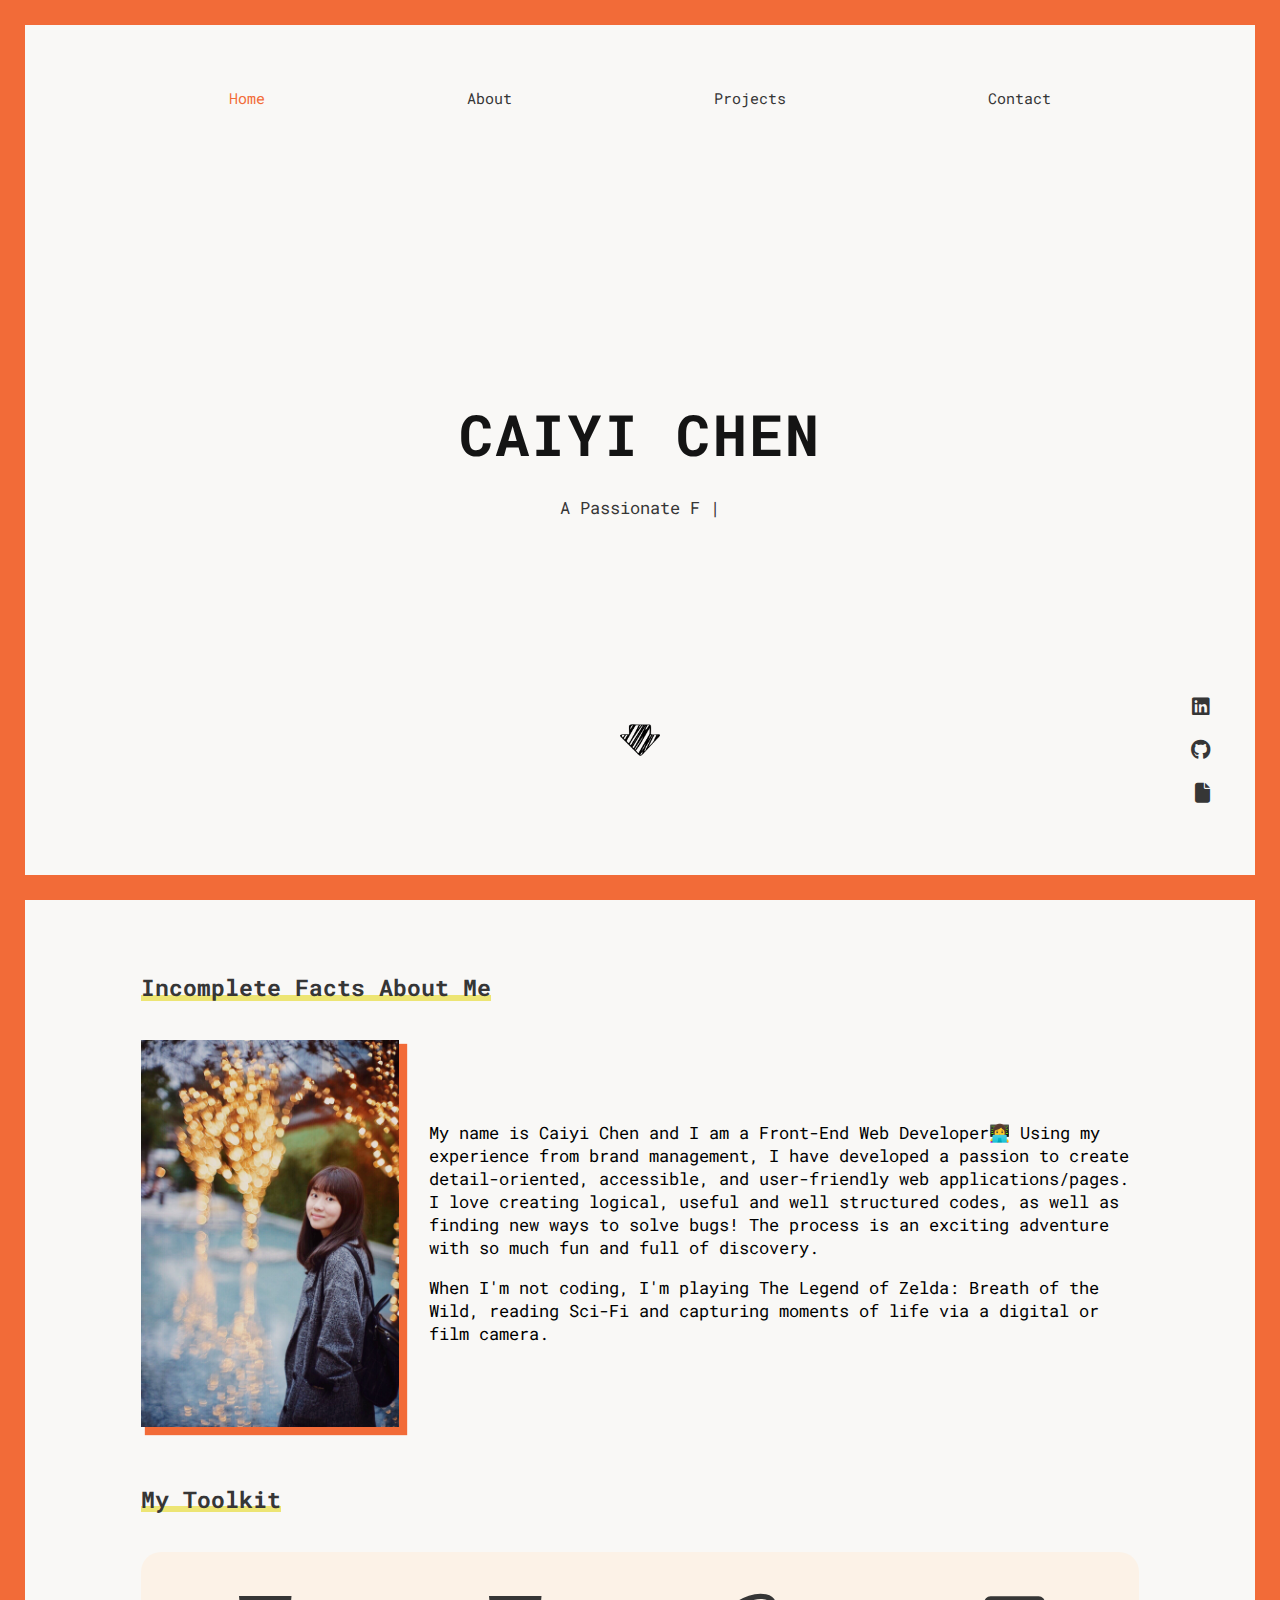
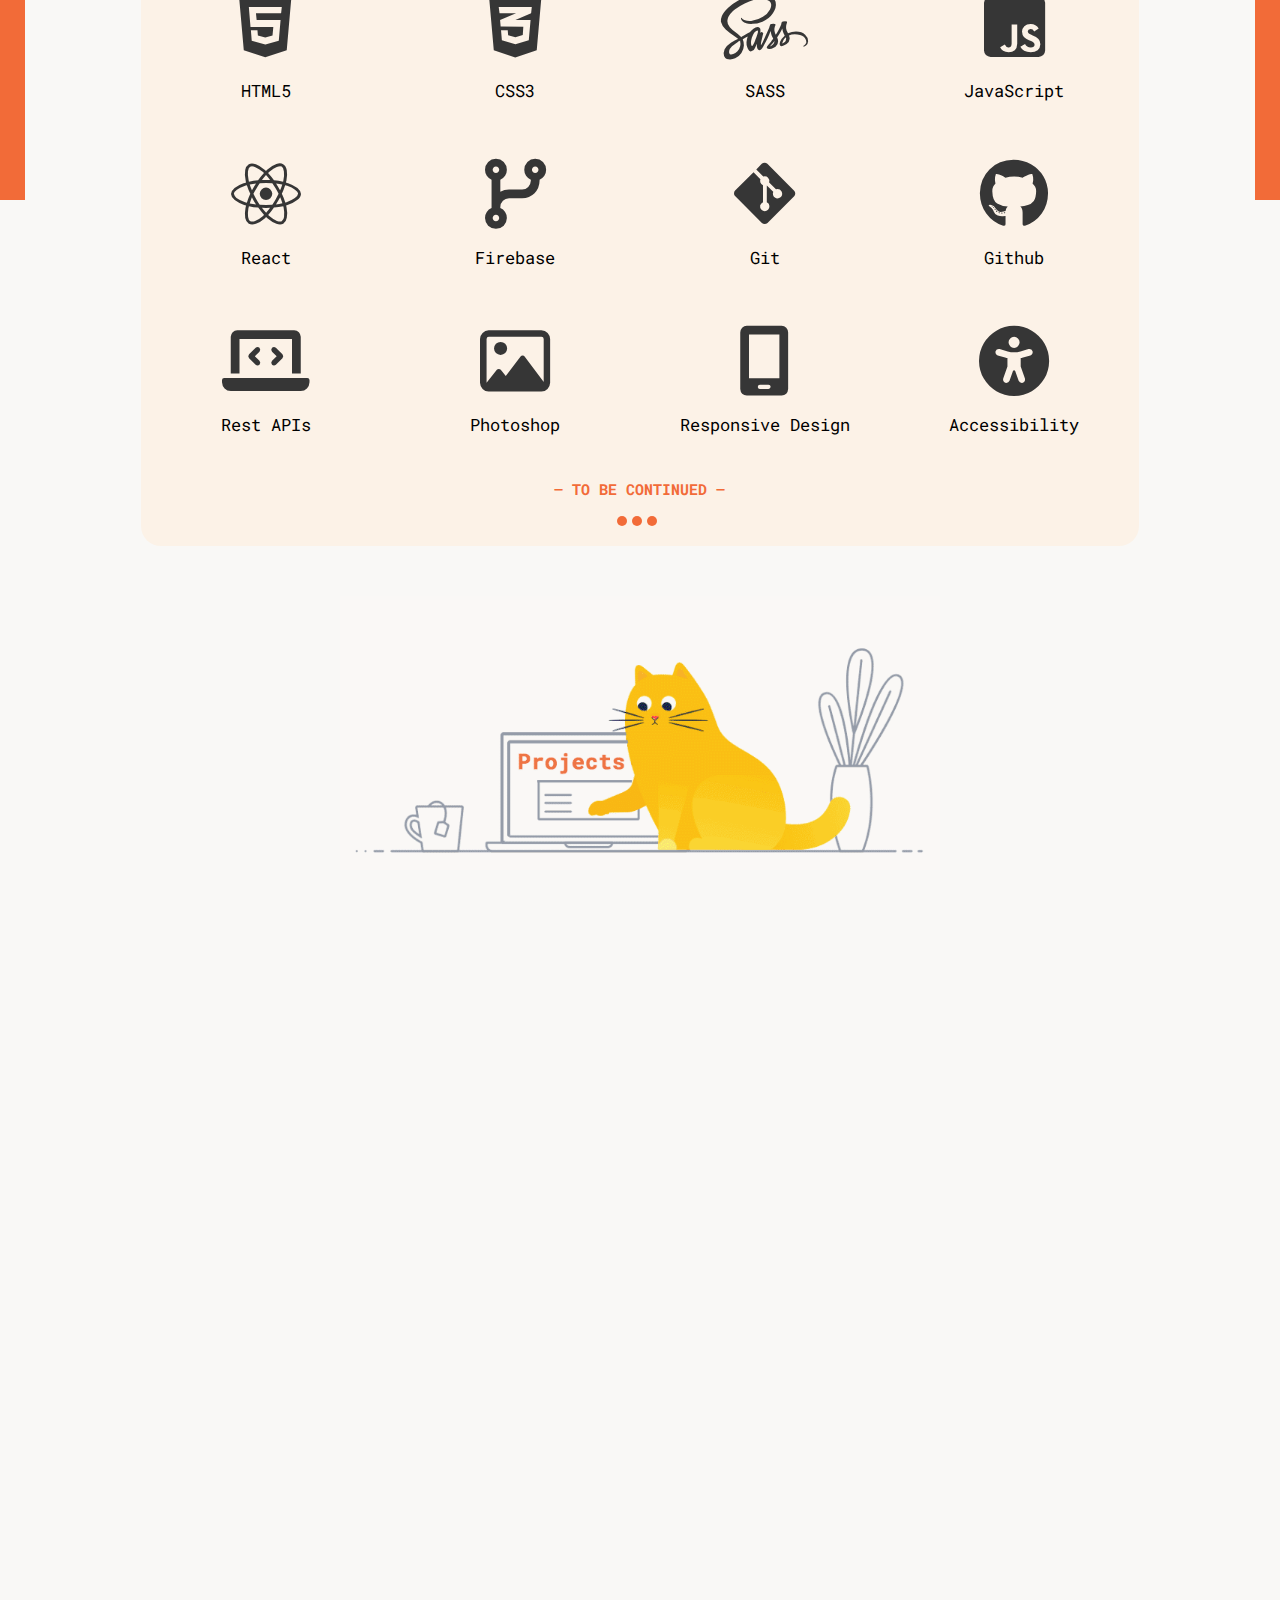
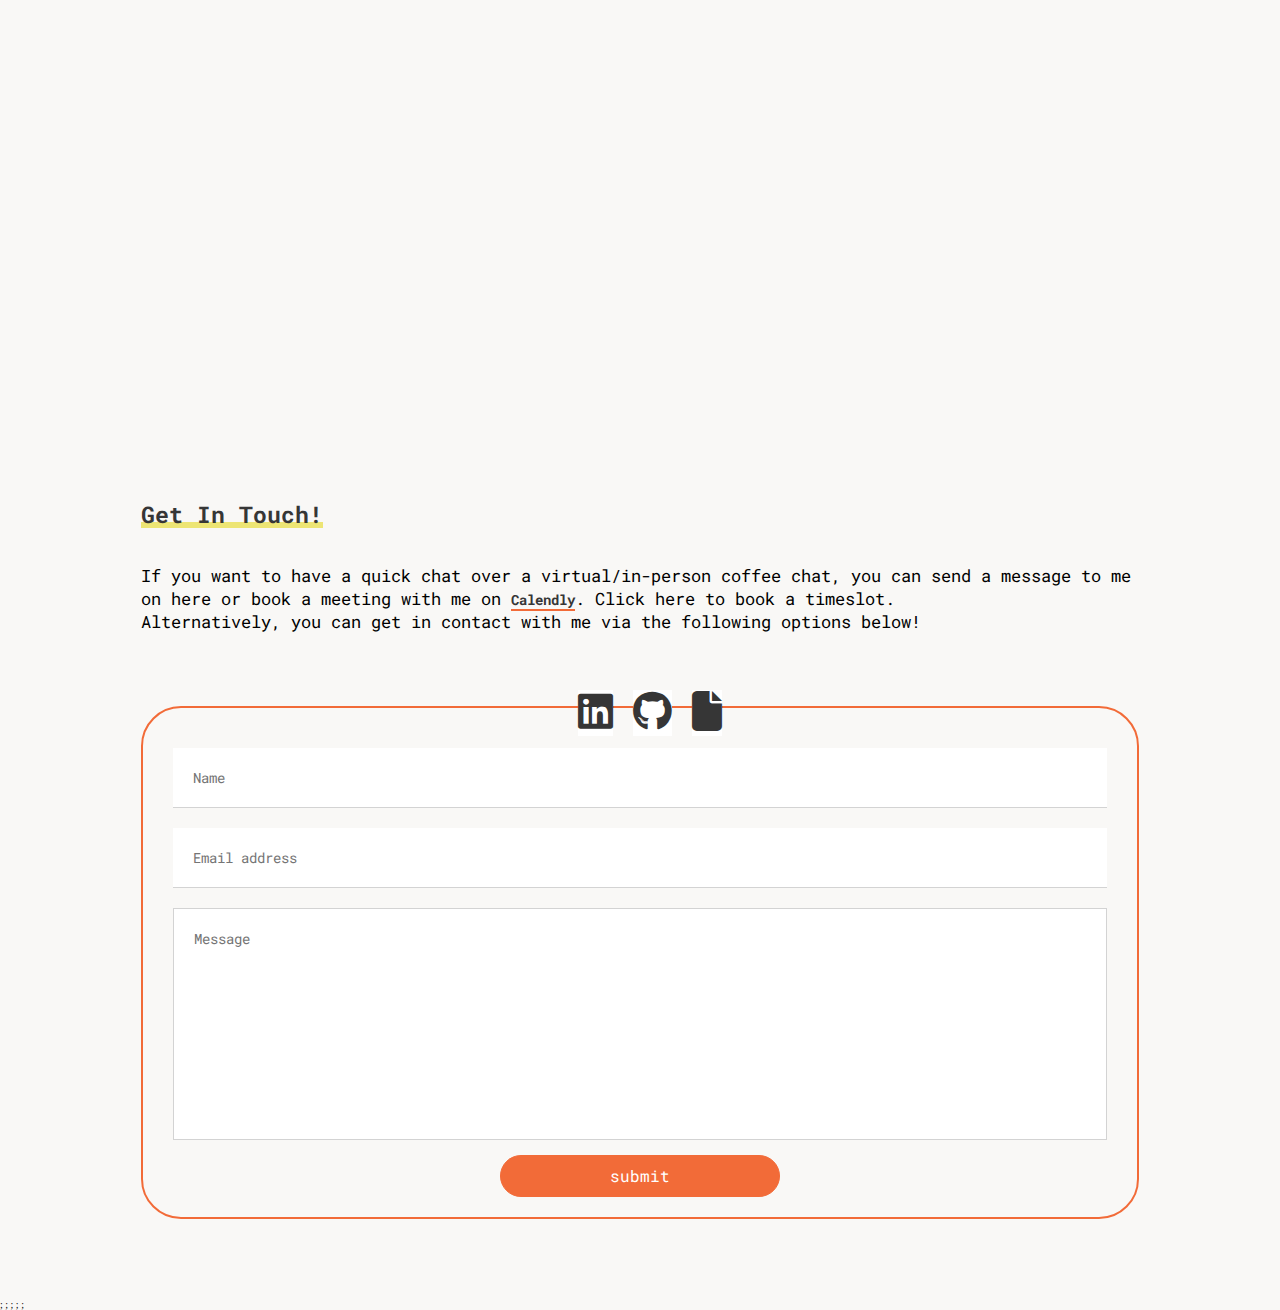
==== commit 79a606d4: "added resume" ====
--- a/index.html
+++ b/index.html
@@ -76,12 +76,12 @@
                         <a href="https://github.com/Sputnikccy">GitHub Page</a>
                     </span>
                 </div>
-                <div class="icon medium">
-                    <a href="https://medium.com/@plutoccy">
-                        <i class="fa-brands fa-medium"></i>
+                <div class="icon resume">
+                    <a href="https://www.canva.com/design/DAFRNuww2GA/r24adktz1Tz2uDj_6faqmg/view?utm_content=DAFRNuww2GA&utm_campaign=designshare&utm_medium=link2&utm_source=sharebutton">
+                        <i class="fa-solid fa-file"></i>
                     </a>
                     <span class="sr-only">
-                        <a href="https://medium.com/@plutoccy">Medium Page</a>
+                        <a href="https://www.canva.com/design/DAFRNuww2GA/r24adktz1Tz2uDj_6faqmg/view?utm_content=DAFRNuww2GA&utm_campaign=designshare&utm_medium=link2&utm_source=sharebutton">Resume</a>
                     </span>
                 </div>
 
@@ -225,7 +225,7 @@
                     <h4>JavaScript | REST API | Sass | HTML</h4>
                     <p>Tired of being a human being? Miss the good time in Breath of the Wild? Welcome to Hyrule World!
                         This pair-programmed application allows users to choose different categories and get detailed
-                        information of the lovely creatures and cool stuffs in Hyrule based on their choice. </p>
+                        information of the lovely creatures and cool stuffs in Hyrule based on their choice </p>
 
                 </div>
                 <div class="projectDemo">
@@ -290,7 +290,7 @@
                 <p>
                     If you want to have a quick chat over a virtual/in-person coffee chat, you can send a message to me
                     on here or book a meeting with me on
-                    <a href="#" class="calendly">Calendly</a>. Click here to book a
+                    <a href="https://calendly.com/plutoccy" class="calendly">Calendly</a>. Click here to book a
                     timeslot. </br>
                     Alternatively, you can get in contact with me via the following options below!
                 </p>
@@ -314,11 +314,11 @@
                         </span>
                     </div>
                     <div class="icon medium">
-                        <a href="https://medium.com/@plutoccy">
-                            <i class="fa-brands fa-medium"></i>
+                        <a href="https://www.canva.com/design/DAFRNuww2GA/r24adktz1Tz2uDj_6faqmg/view?utm_content=DAFRNuww2GA&utm_campaign=designshare&utm_medium=link2&utm_source=sharebutton">
+                            <i class="fa-solid fa-file"></i>
                         </a>
                         <span class="sr-only">
-                            <a href="https://medium.com/@plutoccy">Medium Page</a>
+                            <a href="https://www.canva.com/design/DAFRNuww2GA/r24adktz1Tz2uDj_6faqmg/view?utm_content=DAFRNuww2GA&utm_campaign=designshare&utm_medium=link2&utm_source=sharebutton">Resume</a>
                         </span>
                     </div>
 
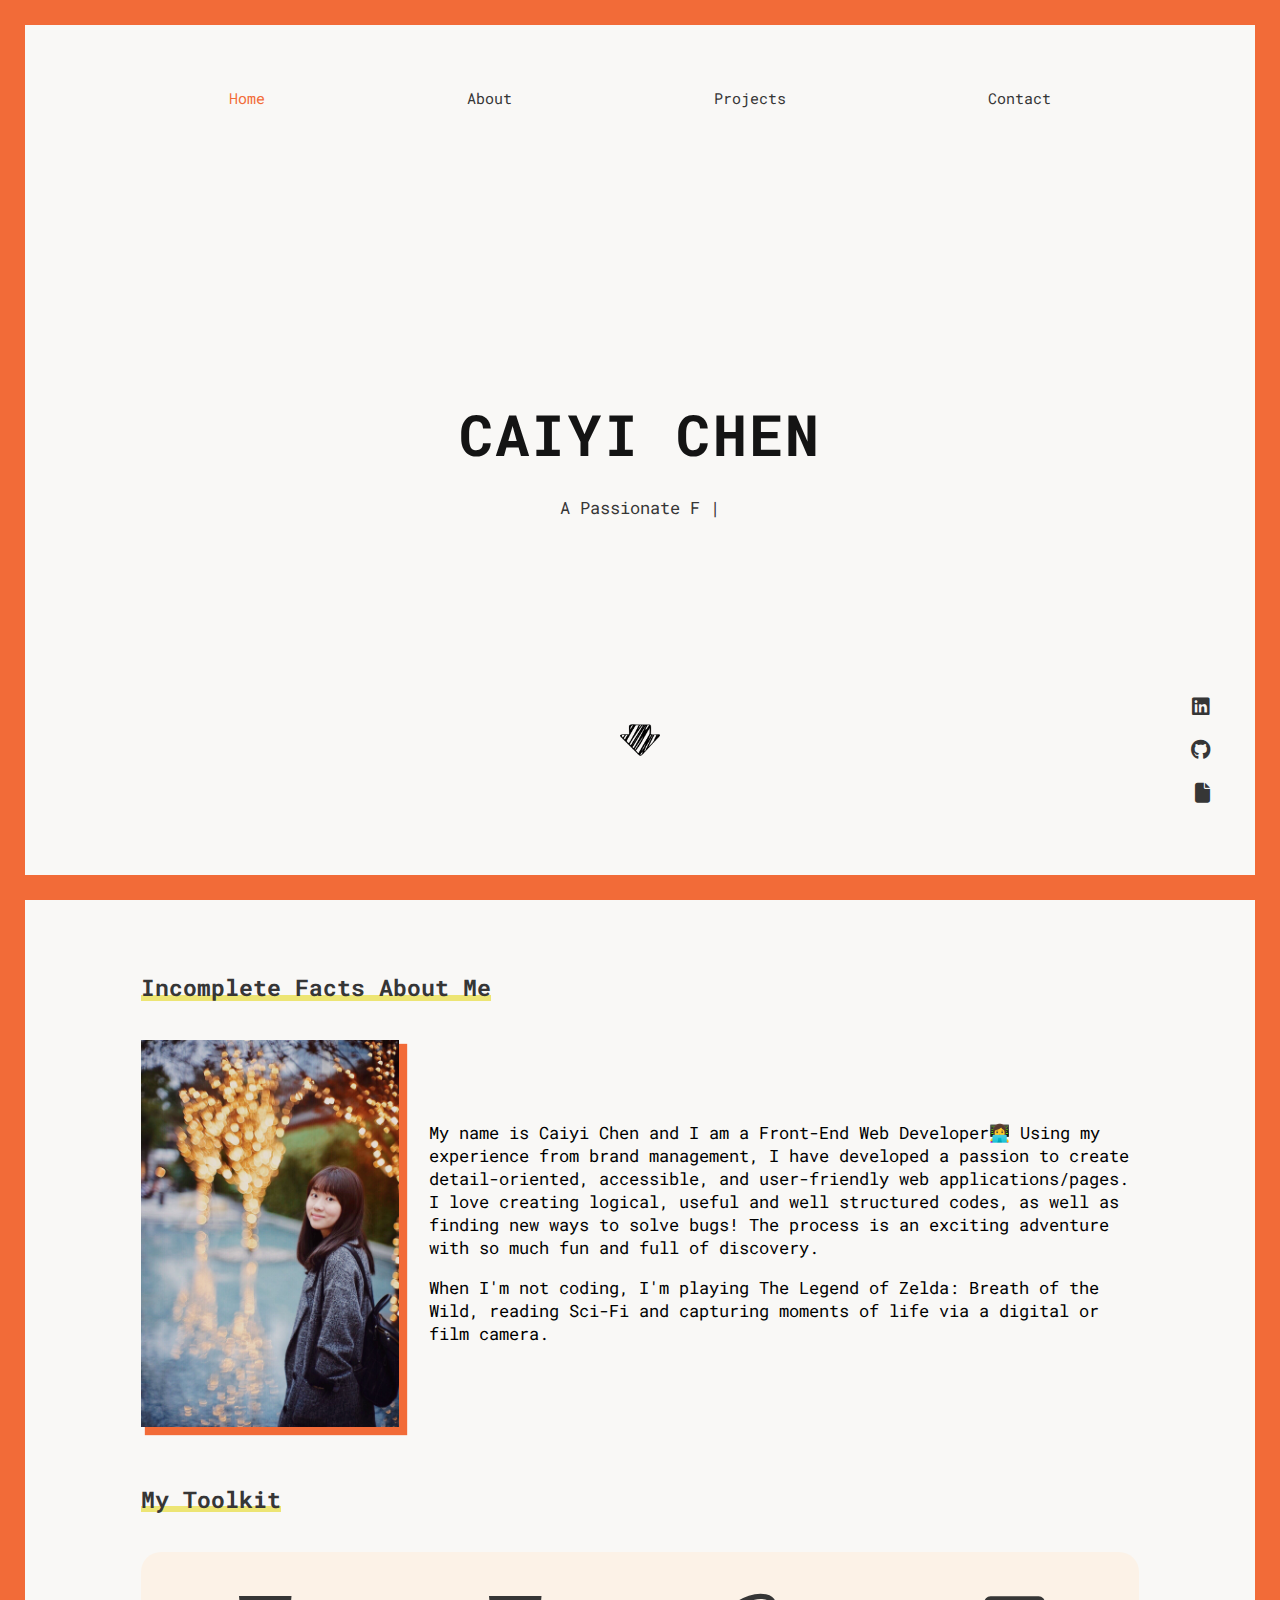
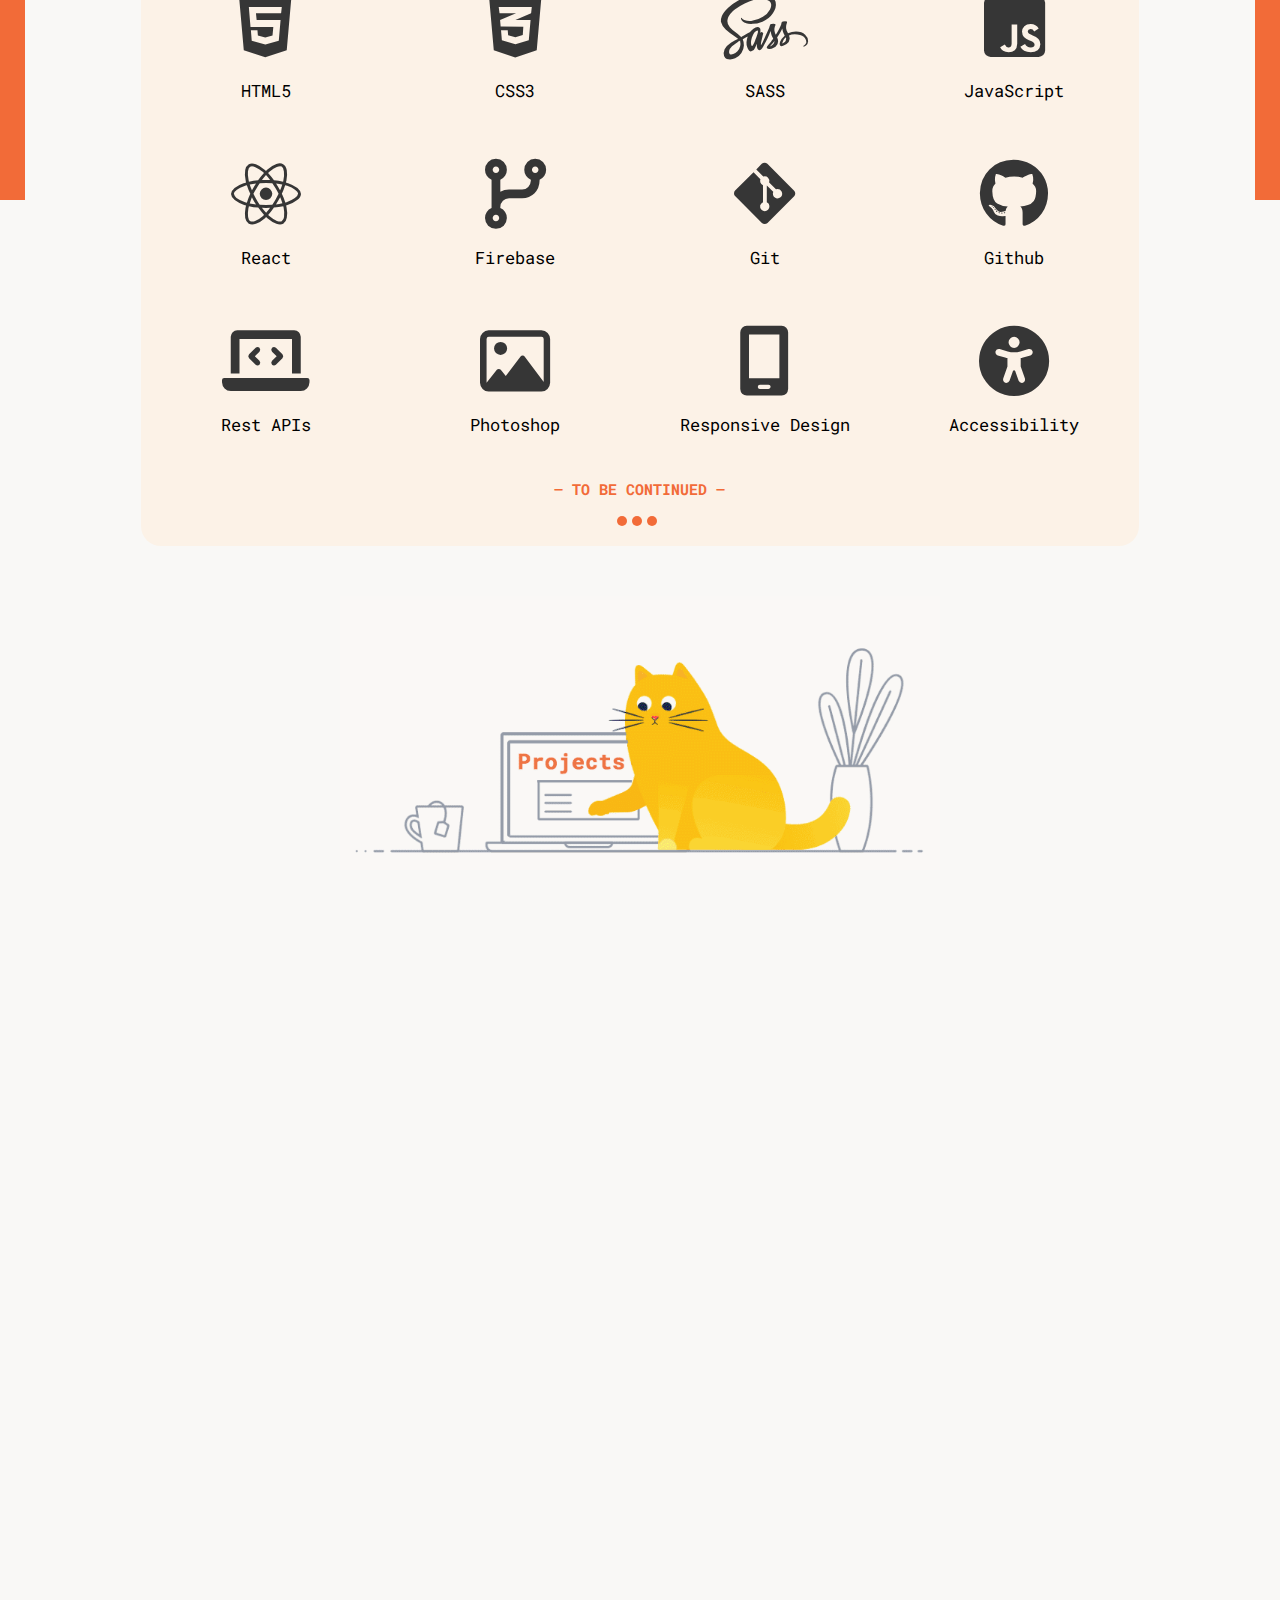
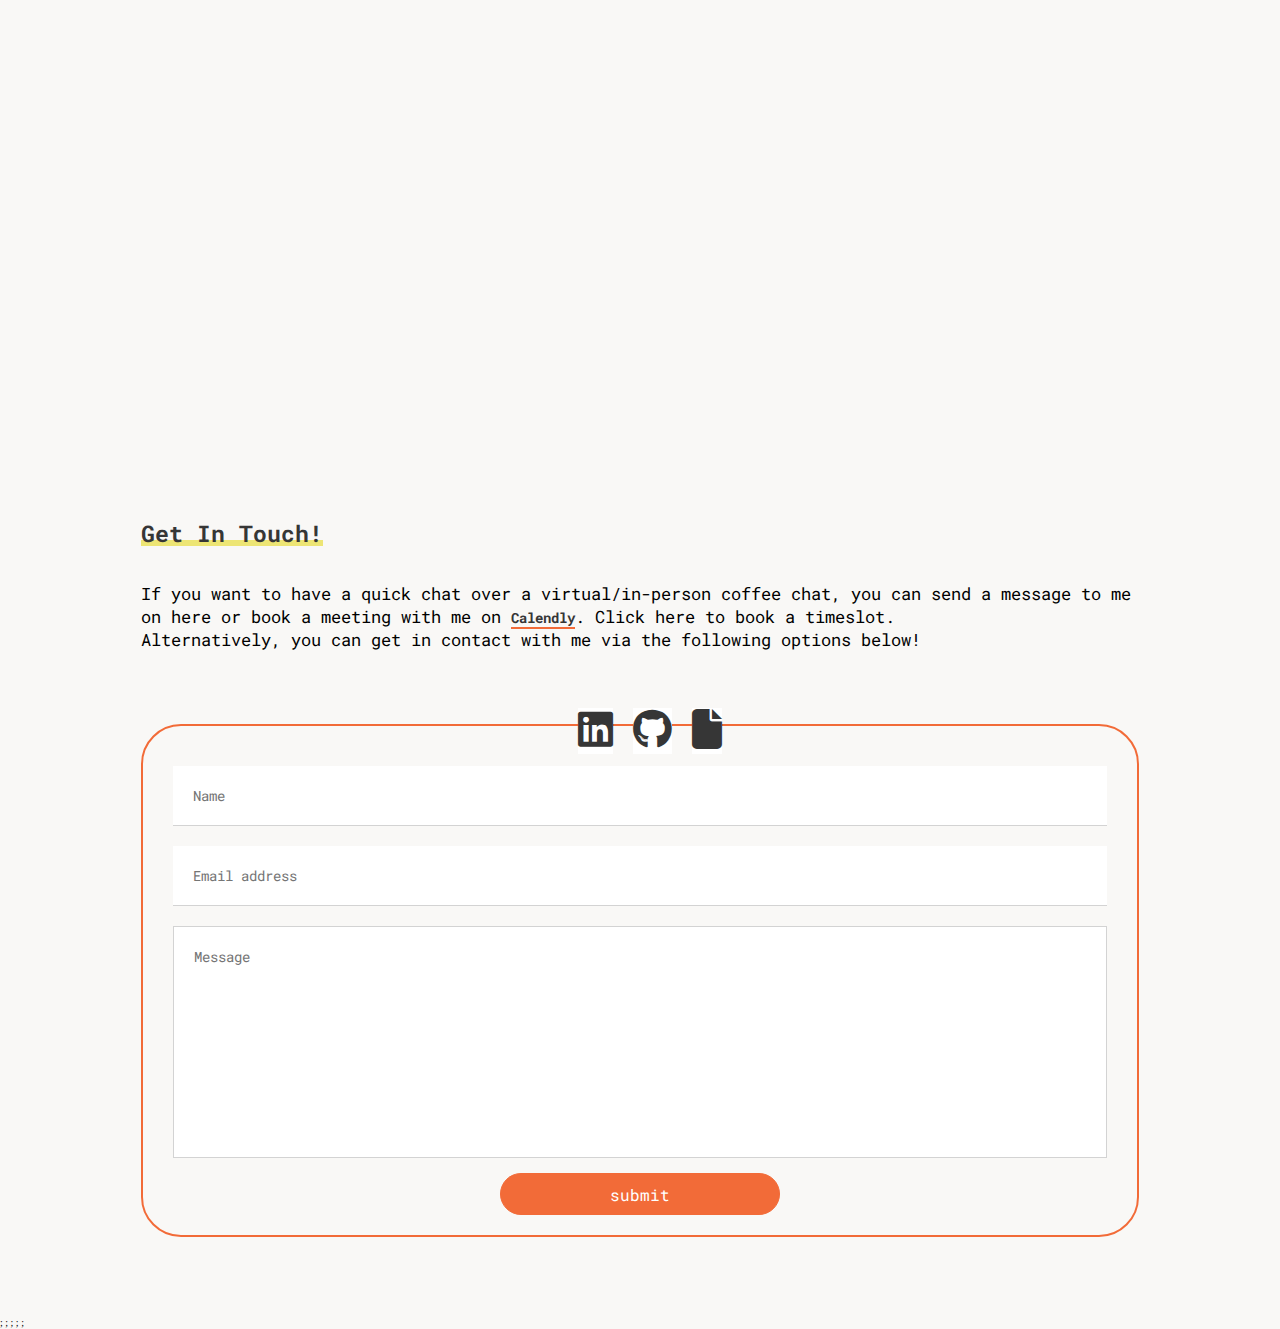
==== commit cd0bdf39: "added flock of friends" ====
--- a/index.html
+++ b/index.html
@@ -190,6 +190,33 @@
         </div>
         <div class="projectsContainer wrapper">
 
+            <div class="projectTwo project" data-aos="fade-left" data-aos-duration="1000" data-aos-delay="100" data-aos-easing="ease-in-out"  data-aos-offset="50">
+                <div class="projectTwoText projectText">
+                    <h3>Flock Of Friends</h3>
+                    <h4>React | JavaScript | Firebase <br> HTML5 | CSS3 | REST API</h4>
+                    <p>With multiple API requests and by storing and fetching data from firebase Real- time database, this app provides hundreds ways to have fun. Personal description can be added to interested events with a unique URL which to be shared with friends </p>
+
+                </div>
+                <div class="projectDemo">
+                    <div class="projectTwoImg projectImag">
+                        <img src="./assets/flockOfFriends.png" alt="Desktop and mobile preview of Flock Of Friends">
+                    </div>
+
+                    <div class="projectLink">
+                        <a href="https://flock-of-friends.netlify.app/" class="button">
+                            <i class="fa-solid fa-eye"></i>
+                            <span>Live Site</span>
+                        </a>
+                        <a href="https://github.com/Sputnikccy/project-four" class="button">
+                            <i class="fa-solid fa-eye"></i>
+                            <span>GitHub</span>
+                        </a>
+                    </div>
+                </div><!-- projectDemo end -->
+            </div> <!-- projectTwo end -->
+
+
+
             <div class="projectThree project" data-aos="fade-right" data-aos-duration="1200" data-aos-delay="100" data-aos-easing="ease-in-out"  data-aos-offset="50">
                 <div class="projectThreeText projectText">
                     <h3>New Year's Notebook</h3>
@@ -248,32 +275,7 @@
             </div> <!-- projectOne end -->
 
 
-            <div class="projectTwo project" data-aos="fade-left" data-aos-duration="1000" data-aos-delay="100" data-aos-easing="ease-in-out"  data-aos-offset="50">
-                <div class="projectTwoText projectText">
-                    <h3>Beach Stay</h3>
-                    <h4>JavaScript | Sass | HTML</h4>
-                    <p>A conversion of a PSD design into a multi-page and responsive website, following a provided style
-                        guide and file-naming conventions </p>
-
-                </div>
-                <div class="projectDemo">
-                    <div class="projectTwoImg projectImag">
-                        <img src="./assets/beach.png" alt="Desktop and mobile preview of Beach Stay">
-                    </div>
-
-                    <div class="projectLink">
-                        <a href="https://darling-clafoutis-b1d404.netlify.app/blog.html" class="button">
-                            <i class="fa-solid fa-eye"></i>
-                            <span>Live Site</span>
-                        </a>
-                        <a href="https://github.com/Sputnikccy/Beach-stay-Page" class="button">
-                            <i class="fa-solid fa-eye"></i>
-                            <span>GitHub</span>
-                        </a>
-                    </div>
-                </div><!-- projectDemo end -->
-            </div> <!-- projectTwo end -->
-
+         
 
            
             
--- a/styles/style.css
+++ b/styles/style.css
@@ -1251,6 +1251,16 @@
       -ms-flex: 1.2;
           flex: 1.2;
 }
+.projects .projectsContainer .projectTwo .projectTwoText {
+  -webkit-box-flex: 1.4;
+      -ms-flex: 1.4;
+          flex: 1.4;
+}
+.projects .projectsContainer .projectTwo .projectDemo {
+  -webkit-box-flex: 1.2;
+      -ms-flex: 1.2;
+          flex: 1.2;
+}
 .projects .projectsContainer .projectLink {
   display: -webkit-box;
   display: -ms-flexbox;
@@ -1309,11 +1319,6 @@
 .projects .projectsContainer .project .projectImg img {
   max-width: 100%;
   height: auto;
-}
-.projects .projectsContainer .project .projectThreeImg,
-.projects .projectsContainer .project .projectTwoImg {
-  max-width: 95%;
-  margin-top: 3rem;
 }
 .projects .projectsContainer .project .projectText {
   text-align: left;
